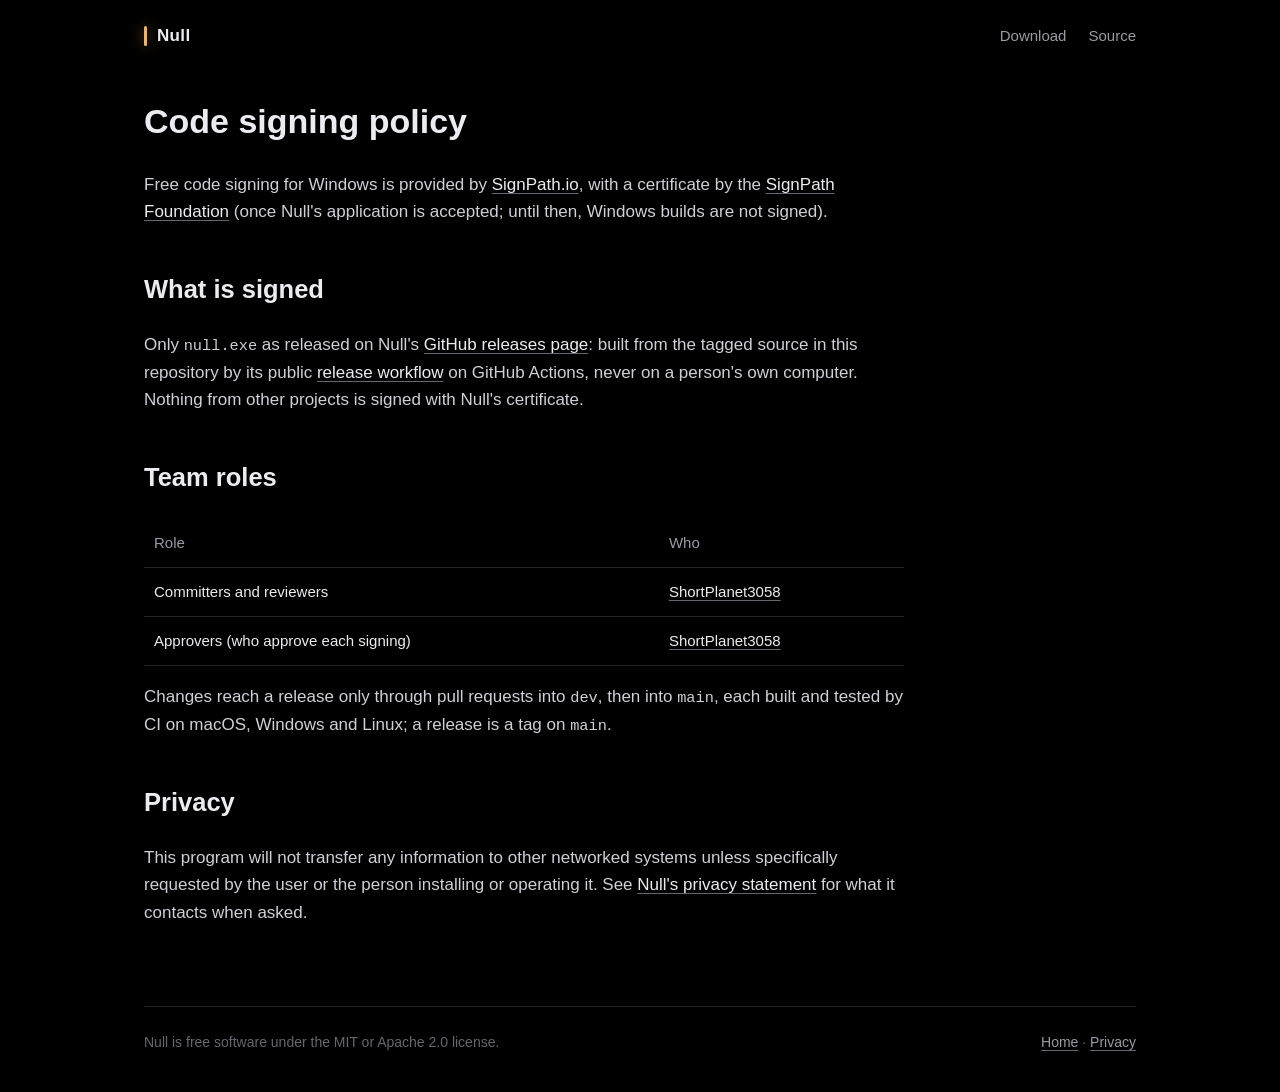
==== site/code-signing.html @ 8399dd52 "A site for Null: home, downloads, code signing policy, privacy - site/: the home page (what Null is," ====
<!doctype html>
<html lang="en">
<head>
  <meta charset="utf-8">
  <meta name="viewport" content="width=device-width, initial-scale=1">
  <title>Null — code signing policy</title>
  <link rel="icon" href="icon.svg" type="image/svg+xml">
  <link rel="stylesheet" href="style.css">
</head>
<body>
  <div class="wrap">
    <header class="top">
      <a class="mark" href="./"><span class="caret"></span>Null</a>
      <nav><a href="./#download">Download</a><a href="https://github.com/ShortPlanet3058/null-ide">Source</a></nav>
    </header>
    <div class="prose">
      <h1>Code signing policy</h1>
      <p>Free code signing for Windows is provided by <a href="https://signpath.io">SignPath.io</a>, with a
        certificate by the <a href="https://signpath.org">SignPath Foundation</a> (once Null's application is
        accepted; until then, Windows builds are not signed).</p>

      <h2>What is signed</h2>
      <p>Only <code>null.exe</code> as released on Null's
        <a href="https://github.com/ShortPlanet3058/null-ide/releases">GitHub releases page</a>: built from the tagged
        source in this repository by its public
        <a href="https://github.com/ShortPlanet3058/null-ide/blob/main/.github/workflows/release.yml">release workflow</a>
        on GitHub Actions, never on a person's own computer. Nothing from other projects is signed with Null's
        certificate.</p>

      <h2>Team roles</h2>
      <table>
        <tr><th>Role</th><th>Who</th></tr>
        <tr><td>Committers and reviewers</td><td><a href="https://github.com/ShortPlanet3058">ShortPlanet3058</a></td></tr>
        <tr><td>Approvers (who approve each signing)</td><td><a href="https://github.com/ShortPlanet3058">ShortPlanet3058</a></td></tr>
      </table>
      <p>Changes reach a release only through pull requests into <code>dev</code>, then into <code>main</code>,
        each built and tested by CI on macOS, Windows and Linux; a release is a tag on <code>main</code>.</p>

      <h2>Privacy</h2>
      <p>This program will not transfer any information to other networked systems unless specifically requested
        by the user or the person installing or operating it. See <a href="privacy.html">Null's privacy statement</a>
        for what it contacts when asked.</p>
    </div>
    <footer>
      <span>Null is free software under the MIT or Apache 2.0 license.</span>
      <span><a href="./">Home</a> · <a href="privacy.html">Privacy</a></span>
    </footer>
  </div>
</body>
</html>
---- site/style.css ----
/* Null's site: the editor's own look, true black with an amber caret. */
:root {
  --bg: #000;
  --surface: #0b0b0d;
  --raised: #141417;
  --line: #222227;
  --text: #ececf0;
  --muted: #9a9aa3;
  --faint: #66666e;
  --amber: #f2b35b;
  --radius: 14px;
  color-scheme: dark;
}

* { box-sizing: border-box; }

html, body {
  margin: 0;
  background: var(--bg);
  color: var(--text);
  font: 17px/1.6 -apple-system, BlinkMacSystemFont, "Segoe UI", "Inter", "Helvetica Neue", Arial, sans-serif;
  -webkit-font-smoothing: antialiased;
}

a { color: var(--text); text-decoration-color: var(--faint); text-underline-offset: 3px; }
a:hover { text-decoration-color: var(--amber); }
code, pre { font-family: "SF Mono", ui-monospace, Menlo, Consolas, monospace; font-size: 0.9em; }

.wrap { max-width: 1040px; margin: 0 auto; padding: 0 24px; }

header.top {
  display: flex; align-items: center; justify-content: space-between;
  padding: 22px 0;
}
.mark { display: flex; align-items: center; gap: 10px; font-weight: 600; letter-spacing: 0.02em; text-decoration: none; }
.mark .caret { width: 3px; height: 20px; border-radius: 2px; background: var(--amber); box-shadow: 0 0 14px rgba(242,179,91,.6); }
nav a { color: var(--muted); text-decoration: none; margin-left: 22px; font-size: 15px; }
nav a:hover { color: var(--text); }

.hero { padding: 64px 0 40px; text-align: center; }
.hero h1 { font-size: clamp(36px, 6vw, 60px); line-height: 1.08; margin: 0 0 18px; letter-spacing: -0.02em; }
.hero p { color: var(--muted); font-size: 19px; max-width: 640px; margin: 0 auto 30px; }

.buttons { display: flex; gap: 12px; justify-content: center; flex-wrap: wrap; }
.button {
  display: inline-flex; align-items: center; gap: 8px;
  padding: 11px 20px; border-radius: 10px; text-decoration: none; font-weight: 600; font-size: 15px;
  border: 1px solid var(--line); background: var(--raised);
}
.button.primary { background: var(--amber); color: #120c03; border-color: var(--amber); }
.button:hover { filter: brightness(1.08); }
.small { color: var(--faint); font-size: 14px; margin-top: 14px; }

.shot { margin: 40px auto 0; border-radius: var(--radius); border: 1px solid var(--line); overflow: hidden; box-shadow: 0 30px 80px rgba(0,0,0,.6); }
.shot img { display: block; width: 100%; height: auto; }

section { padding: 64px 0 8px; }
section h2 { font-size: 28px; margin: 0 0 8px; letter-spacing: -0.01em; }
section .lead { color: var(--muted); margin: 0 0 30px; }

.grid { display: grid; grid-template-columns: repeat(auto-fit, minmax(280px, 1fr)); gap: 18px; }
.card { background: var(--surface); border: 1px solid var(--line); border-radius: var(--radius); padding: 22px; }
.card h3 { margin: 0 0 6px; font-size: 17px; }
.card p { margin: 0; color: var(--muted); font-size: 15px; }

.pair { display: grid; grid-template-columns: 1fr 1fr; gap: 18px; }
.pair figure { margin: 0; }
.pair img { width: 100%; border-radius: 10px; border: 1px solid var(--line); display: block; }
.pair figcaption { color: var(--muted); font-size: 15px; margin-top: 10px; }

table { width: 100%; border-collapse: collapse; font-size: 15px; }
th, td { text-align: left; padding: 12px 10px; border-bottom: 1px solid var(--line); vertical-align: top; }
th { color: var(--muted); font-weight: 500; }

.prose { max-width: 760px; }
.prose h2 { margin-top: 44px; }
.prose p, .prose li { color: #cfcfd6; }

footer { margin: 80px 0 40px; padding-top: 24px; border-top: 1px solid var(--line); color: var(--faint); font-size: 14px; display: flex; justify-content: space-between; flex-wrap: wrap; gap: 12px; }
footer a { color: var(--muted); }

@media (max-width: 720px) {
  .pair { grid-template-columns: 1fr; }
  nav a { margin-left: 14px; }
}
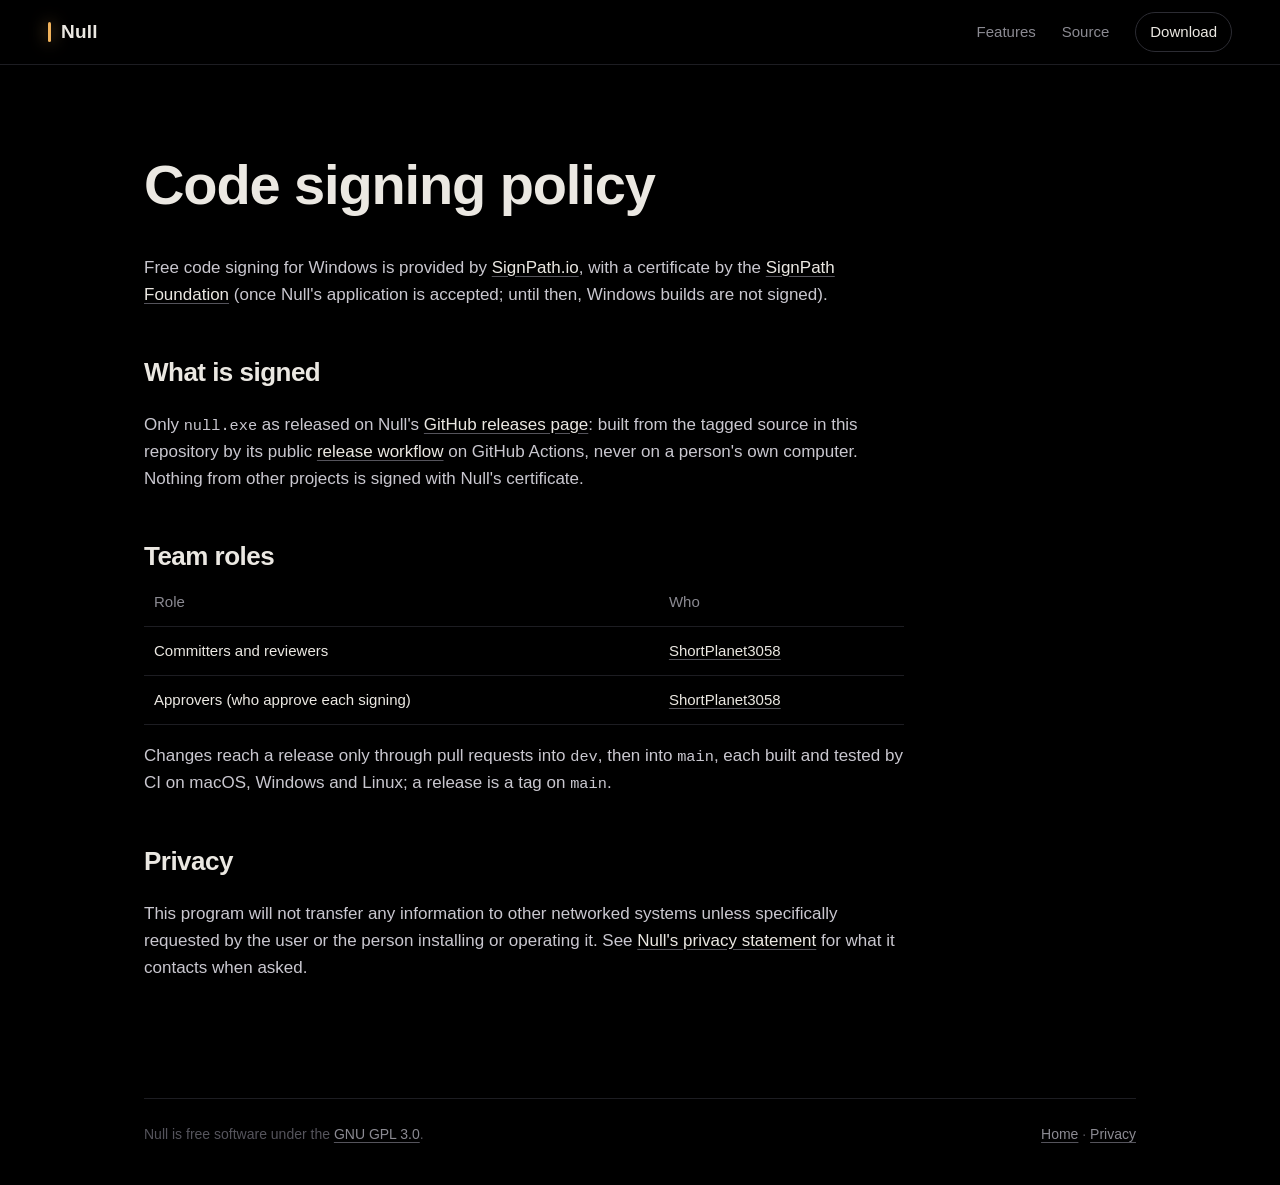
==== commit 1edaf0de: "A new website: scenes of the app behind the words, a story played by scrolling - The hero: four scen" ====
--- a/site/code-signing.html
+++ b/site/code-signing.html
@@ -8,11 +8,11 @@
   <link rel="stylesheet" href="style.css">
 </head>
 <body>
+  <header class="nav solid">
+    <a class="mark" href="./"><span class="caret"></span>Null</a>
+    <nav><a href="./#features">Features</a><a href="https://github.com/ShortPlanet3058/null-ide">Source</a><a class="nav-cta" href="./#download">Download</a></nav>
+  </header>
   <div class="wrap">
-    <header class="top">
-      <a class="mark" href="./"><span class="caret"></span>Null</a>
-      <nav><a href="./#download">Download</a><a href="https://github.com/ShortPlanet3058/null-ide">Source</a></nav>
-    </header>
     <div class="prose">
       <h1>Code signing policy</h1>
       <p>Free code signing for Windows is provided by <a href="https://signpath.io">SignPath.io</a>, with a
@@ -41,8 +41,8 @@
         by the user or the person installing or operating it. See <a href="privacy.html">Null's privacy statement</a>
         for what it contacts when asked.</p>
     </div>
-    <footer>
-      <span>Null is free software under the MIT or Apache 2.0 license.</span>
+    <footer class="foot-row" style="margin:60px 0 40px">
+      <span>Null is free software under the <a href="https://github.com/ShortPlanet3058/null-ide/blob/main/LICENSE">GNU GPL 3.0</a>.</span>
       <span><a href="./">Home</a> · <a href="privacy.html">Privacy</a></span>
     </footer>
   </div>
--- a/site/style.css
+++ b/site/style.css
@@ -1,85 +1,251 @@
-/* Null's site: the editor's own look, true black with an amber caret. */
+/* Null's site: the editor's own look, true black with an amber caret, its own fonts. */
+@font-face { font-family: "Instrument Sans"; font-weight: 400; font-display: swap; src: url("fonts/InstrumentSans-Regular.ttf"); }
+@font-face { font-family: "Instrument Sans"; font-weight: 500; font-display: swap; src: url("fonts/InstrumentSans-Medium.ttf"); }
+@font-face { font-family: "Instrument Sans"; font-weight: 600; font-display: swap; src: url("fonts/InstrumentSans-SemiBold.ttf"); }
+@font-face { font-family: "Geist Mono"; font-weight: 400; font-display: swap; src: url("fonts/GeistMono-Regular.ttf"); }
+@font-face { font-family: "Geist Mono"; font-weight: 500; font-display: swap; src: url("fonts/GeistMono-Medium.ttf"); }
+
 :root {
   --bg: #000;
-  --surface: #0b0b0d;
-  --raised: #141417;
-  --line: #222227;
-  --text: #ececf0;
-  --muted: #9a9aa3;
-  --faint: #66666e;
+  --surface: #08080a;
+  --raised: #111114;
+  --line: #1d1d22;
+  --line-2: #2c2c33;
+  --text: #ebe8e2;
+  --soft: #c9c7cf;
+  --muted: #8b8a92;
+  --faint: #55545c;
   --amber: #f2b35b;
-  --radius: 14px;
+  --amber-ink: #1b1206;
+  --radius: 18px;
+  --ease: cubic-bezier(.2, .8, .2, 1);
+  --ui: "Instrument Sans", -apple-system, BlinkMacSystemFont, "Segoe UI", Arial, sans-serif;
+  --mono: "Geist Mono", ui-monospace, "SF Mono", Menlo, Consolas, monospace;
   color-scheme: dark;
 }
 
 * { box-sizing: border-box; }
-
-html, body {
-  margin: 0;
-  background: var(--bg);
-  color: var(--text);
-  font: 17px/1.6 -apple-system, BlinkMacSystemFont, "Segoe UI", "Inter", "Helvetica Neue", Arial, sans-serif;
-  -webkit-font-smoothing: antialiased;
-}
-
+html { scroll-behavior: smooth; }
+html, body { margin: 0; background: var(--bg); color: var(--text); }
+body { font: 17px/1.6 var(--ui); -webkit-font-smoothing: antialiased; overflow-x: hidden; }
+::selection { background: rgba(242, 179, 91, .25); }
 a { color: var(--text); text-decoration-color: var(--faint); text-underline-offset: 3px; }
 a:hover { text-decoration-color: var(--amber); }
-code, pre { font-family: "SF Mono", ui-monospace, Menlo, Consolas, monospace; font-size: 0.9em; }
-
+code { font-family: var(--mono); font-size: .9em; }
+h1, h2, h3 { margin: 0; font-weight: 600; letter-spacing: -0.02em; }
+img, video { display: block; }
+
+.caret { display: inline-block; width: 3px; height: .95em; border-radius: 2px; background: var(--amber); box-shadow: 0 0 16px rgba(242,179,91,.7); vertical-align: -0.12em; animation: blink 1.06s steps(1) infinite; }
+@keyframes blink { 50% { opacity: 0; } }
+
+.eyebrow { margin: 0 0 14px; font: 500 13px/1.2 var(--mono); letter-spacing: .14em; text-transform: uppercase; color: var(--amber); }
+.lead { color: var(--muted); font-size: 19px; max-width: 640px; margin: 18px 0 0; }
+.small { color: var(--faint); font-size: 14px; }
+
+/* ---------- nav ---------- */
+.nav { position: fixed; z-index: 50; top: 0; left: 0; right: 0; display: flex; align-items: center; justify-content: space-between; padding: 18px clamp(16px, 4vw, 48px); transition: background .4s var(--ease), border-color .4s, padding .4s var(--ease); border-bottom: 1px solid transparent; }
+.nav.solid { background: rgba(0, 0, 0, .72); backdrop-filter: blur(18px) saturate(1.4); -webkit-backdrop-filter: blur(18px) saturate(1.4); border-color: var(--line); padding-top: 12px; padding-bottom: 12px; }
+.mark { display: flex; align-items: center; gap: 10px; font-weight: 600; font-size: 19px; text-decoration: none; letter-spacing: .01em; }
+.mark .caret { height: 20px; }
+.nav nav { display: flex; align-items: center; gap: 26px; }
+.nav nav a { color: var(--muted); text-decoration: none; font-size: 15px; transition: color .2s; }
+.nav nav a:hover { color: var(--text); }
+.nav .nav-cta { color: var(--text); border: 1px solid var(--line-2); padding: 7px 14px; border-radius: 999px; }
+.nav .nav-cta:hover { border-color: var(--amber); }
+
+/* ---------- buttons ---------- */
+.buttons { display: flex; gap: 12px; flex-wrap: wrap; margin-top: 34px; }
+.button { display: inline-flex; align-items: center; gap: 10px; padding: 14px 24px; border-radius: 999px; font: 600 16px/1 var(--ui); text-decoration: none; cursor: pointer; border: 1px solid var(--line-2); background: rgba(17,17,20,.6); color: var(--text); backdrop-filter: blur(10px); transition: transform .3s var(--ease), box-shadow .3s var(--ease), background .3s, border-color .3s; }
+.button:hover { transform: translateY(-2px); border-color: var(--muted); }
+.button.primary { background: var(--amber); color: var(--amber-ink); border-color: var(--amber); }
+.button.primary:hover { box-shadow: 0 10px 40px rgba(242,179,91,.35); }
+.play { display: inline-block; width: 0; height: 0; border-style: solid; border-width: 6px 0 6px 10px; border-color: transparent transparent transparent currentColor; }
+
+/* ---------- hero ---------- */
+.hero { position: relative; height: 100vh; height: 100svh; min-height: 640px; overflow: hidden; display: flex; align-items: flex-end; }
+.slides, .slide, .slide video { position: absolute; inset: 0; width: 100%; height: 100%; }
+.slide { opacity: 0; transition: opacity 1.2s var(--ease); }
+.slide video { object-fit: cover; transform: scale(1.08); transition: transform 9s linear; }
+.slide.on { opacity: 1; }
+.slide.on video { transform: scale(1); }
+.hero-shade { position: absolute; inset: 0; background:
+  linear-gradient(90deg, rgba(0,0,0,.92) 0%, rgba(0,0,0,.72) 38%, rgba(0,0,0,.18) 72%, rgba(0,0,0,.35) 100%),
+  linear-gradient(0deg, #000 0%, rgba(0,0,0,0) 38%),
+  linear-gradient(180deg, rgba(0,0,0,.65) 0%, rgba(0,0,0,0) 22%); }
+.hero-glow { position: absolute; width: 640px; height: 640px; border-radius: 50%; left: 0; top: 0; pointer-events: none; background: radial-gradient(circle, rgba(242,179,91,.09), rgba(242,179,91,0) 62%); transform: translate(-50%, -50%); opacity: 0; transition: opacity .6s; }
+.hero:hover .hero-glow { opacity: 1; }
+.hero-content { position: relative; z-index: 2; width: 100%; max-width: 1280px; margin: 0 auto; padding: 0 clamp(16px, 5vw, 64px) 150px; }
+.hero-copy { position: relative; min-height: 290px; max-width: 760px; }
+.copy { position: absolute; left: 0; right: 0; bottom: 0; pointer-events: none; }
+.copy > * { opacity: 0; transform: translateY(18px); transition: opacity .5s var(--ease), transform .7s var(--ease); }
+.copy.on { pointer-events: auto; }
+.copy.on > * { opacity: 1; transform: none; }
+.copy.on > :nth-child(2) { transition-delay: .08s; }
+.copy.on > :nth-child(3) { transition-delay: .16s; }
+.hero h1 { font-size: clamp(42px, 7vw, 92px); line-height: 1.02; letter-spacing: -0.035em; }
+.hero .lead { color: var(--soft); font-size: clamp(17px, 1.6vw, 21px); }
+.hero-tabs { position: absolute; z-index: 3; left: 0; right: 0; bottom: 40px; max-width: 1280px; margin: 0 auto; padding: 0 clamp(16px, 5vw, 64px); display: grid; grid-template-columns: repeat(4, 1fr); gap: 18px; }
+.hero-tabs button { all: unset; cursor: pointer; display: flex; flex-direction: column; gap: 10px; font: 500 14px/1 var(--ui); color: var(--muted); transition: color .3s; }
+.hero-tabs button:hover, .hero-tabs button[aria-selected="true"] { color: var(--text); }
+.hero-tabs button:focus-visible { outline: 2px solid var(--amber); outline-offset: 6px; border-radius: 4px; }
+.hero-tabs .bar { height: 2px; border-radius: 2px; background: rgba(255,255,255,.14); overflow: hidden; }
+.hero-tabs .bar i { display: block; height: 100%; width: 0; background: var(--amber); }
+
+/* ---------- statement ---------- */
+.statement { padding: 22vh clamp(16px, 6vw, 80px); max-width: 1280px; margin: 0 auto; }
+.scrub { margin: 0; font-size: clamp(32px, 5vw, 64px); line-height: 1.18; font-weight: 500; letter-spacing: -0.025em; }
+.scrub span { color: var(--text); opacity: .14; transition: opacity .35s linear; }
+.scrub span.lit { opacity: 1; }
+.scrub span.key { color: var(--amber); }
+
+/* ---------- story ---------- */
+.story { position: relative; height: 560vh; }
+.story-pin { position: sticky; top: 0; height: 100vh; height: 100svh; display: grid; grid-template-columns: minmax(280px, 380px) 1fr; gap: clamp(24px, 4vw, 64px); align-items: center; max-width: 1480px; margin: 0 auto; padding: 80px clamp(16px, 4vw, 56px) 40px; }
+.story h2 { font-size: clamp(30px, 3.4vw, 46px); line-height: 1.08; }
+.steps { list-style: none; margin: 34px 0 0; padding: 0; counter-reset: step; }
+.steps li { position: relative; padding: 12px 0 12px 44px; cursor: pointer; color: var(--faint); transition: color .4s; }
+.steps li::before { counter-increment: step; content: "0" counter(step); position: absolute; left: 0; top: 14px; font: 500 13px/1 var(--mono); color: var(--faint); transition: color .4s; }
+.steps li b { display: block; font-size: 20px; font-weight: 600; transition: color .4s; }
+.steps li span { display: block; max-height: 0; overflow: hidden; font-size: 15px; color: var(--muted); transition: max-height .5s var(--ease), opacity .4s; opacity: 0; }
+.steps li.on { color: var(--text); }
+.steps li.on::before { color: var(--amber); }
+.steps li.on span { max-height: 60px; opacity: 1; margin-top: 4px; }
+.steps li.done { color: var(--muted); }
+.story-frame { position: relative; width: 100%; aspect-ratio: 16 / 9; border-radius: var(--radius); overflow: hidden; background: #000; border: 1px solid var(--line); box-shadow: 0 40px 120px rgba(0,0,0,.9), 0 0 120px rgba(242,179,91,.05); }
+.story-frame iframe, .story-poster { position: absolute; inset: 0; width: 100%; height: 100%; border: 0; }
+.story-poster { object-fit: cover; transition: opacity .6s; }
+.story-frame.ready .story-poster { opacity: 0; }
+.story-progress { position: absolute; left: 0; right: 0; bottom: 0; height: 2px; background: rgba(255,255,255,.06); }
+.story-progress div { height: 100%; width: 0; background: var(--amber); }
+
+/* ---------- sections ---------- */
+section.features, section.ai, section.film, section.download { max-width: 1280px; margin: 0 auto; padding: 18vh clamp(16px, 5vw, 64px) 0; }
+.section-head { margin-bottom: 56px; }
+.section-head h2 { font-size: clamp(34px, 5vw, 64px); line-height: 1.04; }
+
+/* reveal on scroll */
+.reveal { opacity: 0; transform: translateY(36px); transition: opacity .9s var(--ease), transform 1.1s var(--ease); }
+.reveal.in { opacity: 1; transform: none; }
+
+/* ---------- features ---------- */
+.bento { display: grid; grid-template-columns: repeat(3, 1fr); gap: 18px; }
+.card { position: relative; border-radius: var(--radius); background: var(--surface); border: 1px solid var(--line); overflow: hidden; display: flex; flex-direction: column; transition: border-color .4s, transform .5s var(--ease), box-shadow .5s var(--ease); }
+.card.wide { grid-column: span 2; }
+.card.full { grid-column: 1 / -1; }
+.card:hover { border-color: var(--line-2); transform: translateY(-4px); box-shadow: 0 30px 80px rgba(0,0,0,.6); }
+.card .pic { position: relative; aspect-ratio: 16 / 10; overflow: hidden; background: #000; }
+.card.wide .pic { aspect-ratio: 16 / 7; }
+.card .pic img { width: 100%; height: 100%; object-fit: cover; object-position: var(--focus, 50% 30%); transform-origin: var(--focus, 50% 30%); transform: scale(var(--zoom, 1.02)); transition: transform 1.4s var(--ease), filter .6s; filter: brightness(.86); }
+.card:hover .pic img { transform: scale(calc(var(--zoom, 1.02) * 1.06)); filter: brightness(1); }
+.card .pic::after { content: ""; position: absolute; inset: 0; background: linear-gradient(0deg, var(--surface) 0%, rgba(8,8,10,0) 40%); }
+.card .txt { padding: 4px 24px 24px; margin-top: -18px; position: relative; }
+.card.plain .txt { margin-top: 0; padding-top: 24px; }
+.card h3 { font-size: 20px; margin-bottom: 6px; }
+.card h3 em { display: inline-block; white-space: nowrap; font: 500 11px/1 var(--mono); font-style: normal; letter-spacing: .1em; text-transform: uppercase; color: var(--amber); border: 1px solid rgba(242,179,91,.4); border-radius: 999px; padding: 4px 8px; margin-left: 8px; vertical-align: 3px; }
+.card p { margin: 0; color: var(--muted); font-size: 15px; }
+.numbers { display: grid; grid-template-columns: repeat(4, 1fr); gap: 18px; margin-top: 18px; }
+.numbers div { padding: 28px 24px; border-radius: var(--radius); border: 1px solid var(--line); background: linear-gradient(180deg, var(--surface), #000); }
+.numbers b { display: block; font: 500 clamp(34px, 4vw, 52px)/1 var(--mono); letter-spacing: -0.03em; color: var(--text); }
+.numbers span { display: block; margin-top: 12px; color: var(--muted); font-size: 15px; }
+
+/* ---------- AI ---------- */
+.marquee { position: relative; overflow: hidden; display: flex; gap: 14px; padding: 6px 0; mask-image: linear-gradient(90deg, transparent, #000 10%, #000 90%, transparent); -webkit-mask-image: linear-gradient(90deg, transparent, #000 10%, #000 90%, transparent); }
+.track { display: flex; gap: 14px; flex: none; animation: slide 46s linear infinite; }
+.track span { flex: none; padding: 14px 22px; border-radius: 14px; border: 1px solid var(--line-2); background: var(--surface); font-size: 20px; font-weight: 500; white-space: nowrap; }
+.track i { font-style: normal; color: var(--faint); font-size: 15px; margin-left: 8px; }
+@keyframes slide { to { transform: translateX(calc(-100% - 14px)); } }
+.marquee:hover .track { animation-play-state: paused; }
+.three { display: grid; grid-template-columns: repeat(3, 1fr); gap: 18px; margin-top: 56px; }
+.three > div { padding: 28px; border-radius: var(--radius); border: 1px solid var(--line); background: var(--surface); }
+.three .k { display: inline-grid; place-items: center; min-width: 44px; height: 44px; padding: 0 10px; border-radius: 12px; border: 1px solid var(--line-2); border-bottom-width: 3px; font: 500 17px/1 var(--ui); color: var(--amber); margin-bottom: 18px; }
+.three h3 { font-size: 20px; margin-bottom: 8px; }
+.three p { margin: 0; color: var(--muted); font-size: 15px; }
+
+/* ---------- film ---------- */
+.film-card { all: unset; position: relative; display: block; width: 100%; aspect-ratio: 16 / 9; border-radius: var(--radius); overflow: hidden; cursor: pointer; border: 1px solid var(--line); background: #000; }
+.film-card img { width: 100%; height: 100%; object-fit: cover; transition: transform 1.4s var(--ease), filter .6s; filter: brightness(.8); }
+.film-card:hover img { transform: scale(1.03); filter: brightness(1); }
+.film-card:focus-visible { outline: 2px solid var(--amber); outline-offset: 4px; }
+.film-play { position: absolute; left: 50%; top: 50%; width: 96px; height: 96px; margin: -48px 0 0 -48px; border-radius: 50%; display: grid; place-items: center; background: rgba(242,179,91,.95); color: var(--amber-ink); box-shadow: 0 0 0 0 rgba(242,179,91,.5); animation: pulse 2.4s infinite; transition: transform .4s var(--ease); }
+.film-play .play { border-width: 12px 0 12px 20px; margin-left: 6px; }
+.film-card:hover .film-play { transform: scale(1.08); }
+@keyframes pulse { 0% { box-shadow: 0 0 0 0 rgba(242,179,91,.45); } 70% { box-shadow: 0 0 0 28px rgba(242,179,91,0); } 100% { box-shadow: 0 0 0 0 rgba(242,179,91,0); } }
+
+/* ---------- download ---------- */
+.platforms { display: grid; grid-template-columns: repeat(3, 1fr); gap: 18px; }
+.platform { position: relative; display: flex; flex-direction: column; gap: 8px; padding: 30px 28px; border-radius: var(--radius); border: 1px solid var(--line); background: var(--surface); text-decoration: none; transition: border-color .4s, transform .5s var(--ease), box-shadow .5s var(--ease); }
+.platform:hover { transform: translateY(-4px); border-color: var(--line-2); }
+.platform .os { font-size: 30px; font-weight: 600; letter-spacing: -0.02em; }
+.platform .req { font: 400 13px/1.4 var(--mono); color: var(--faint); }
+.platform .how { color: var(--muted); font-size: 15px; margin: 10px 0 18px; }
+.platform .get { margin-top: auto; align-self: flex-start; padding: 11px 18px; border-radius: 999px; border: 1px solid var(--line-2); font-weight: 600; font-size: 15px; transition: background .3s, color .3s, border-color .3s; }
+.platform:hover .get { border-color: var(--text); }
+.platform.mine { border-color: rgba(242,179,91,.55); box-shadow: 0 0 80px rgba(242,179,91,.08); }
+.platform.mine::before { content: "Your computer"; position: absolute; top: 18px; right: 18px; font: 500 11px/1 var(--mono); letter-spacing: .1em; text-transform: uppercase; color: var(--amber); }
+.platform.mine .get { background: var(--amber); color: var(--amber-ink); border-color: var(--amber); }
+.download .small { margin-top: 28px; }
+
+/* ---------- footer ---------- */
+.foot { max-width: 1280px; margin: 0 auto; padding: 80px clamp(16px, 5vw, 64px) 40px; }
+.open { max-width: 1280px; margin: 18vh auto 0; padding: clamp(40px, 6vw, 80px) clamp(24px, 5vw, 64px); border-radius: 28px; border: 1px solid var(--line); text-align: center;
+  background: radial-gradient(120% 140% at 50% 0%, rgba(242,179,91,.10), rgba(242,179,91,0) 55%), var(--surface); }
+.open h2 { font-size: clamp(34px, 5vw, 64px); line-height: 1.04; }
+.open .lead { margin: 18px auto 0; }
+.open .buttons { justify-content: center; }
+.open .button svg { flex: none; }
+@media (max-width: 1340px) { .open { margin-left: clamp(16px, 5vw, 64px); margin-right: clamp(16px, 5vw, 64px); } }
+.foot-row { display: flex; justify-content: space-between; flex-wrap: wrap; gap: 12px; padding-top: 24px; border-top: 1px solid var(--line); color: var(--faint); font-size: 14px; }
+.foot-row a { color: var(--muted); }
+
+/* ---------- the film, over the page ---------- */
+.modal { position: fixed; inset: 0; z-index: 100; display: grid; place-items: center; padding: clamp(12px, 4vw, 60px); background: rgba(0,0,0,.9); backdrop-filter: blur(14px); -webkit-backdrop-filter: blur(14px); opacity: 0; transition: opacity .4s var(--ease); }
+.modal.open { opacity: 1; }
+.modal[hidden] { display: none; }
+.modal video { width: min(100%, 1600px); max-height: 100%; border-radius: 14px; background: #000; box-shadow: 0 40px 140px rgba(0,0,0,.9); }
+.modal-close { position: absolute; top: 18px; right: 22px; width: 44px; height: 44px; border-radius: 50%; border: 1px solid var(--line-2); background: var(--raised); color: var(--text); font-size: 16px; cursor: pointer; }
+.modal-close:hover { border-color: var(--muted); }
+
+/* ---------- other pages (privacy, code signing) ---------- */
 .wrap { max-width: 1040px; margin: 0 auto; padding: 0 24px; }
-
-header.top {
-  display: flex; align-items: center; justify-content: space-between;
-  padding: 22px 0;
-}
-.mark { display: flex; align-items: center; gap: 10px; font-weight: 600; letter-spacing: 0.02em; text-decoration: none; }
-.mark .caret { width: 3px; height: 20px; border-radius: 2px; background: var(--amber); box-shadow: 0 0 14px rgba(242,179,91,.6); }
-nav a { color: var(--muted); text-decoration: none; margin-left: 22px; font-size: 15px; }
-nav a:hover { color: var(--text); }
-
-.hero { padding: 64px 0 40px; text-align: center; }
-.hero h1 { font-size: clamp(36px, 6vw, 60px); line-height: 1.08; margin: 0 0 18px; letter-spacing: -0.02em; }
-.hero p { color: var(--muted); font-size: 19px; max-width: 640px; margin: 0 auto 30px; }
-
-.buttons { display: flex; gap: 12px; justify-content: center; flex-wrap: wrap; }
-.button {
-  display: inline-flex; align-items: center; gap: 8px;
-  padding: 11px 20px; border-radius: 10px; text-decoration: none; font-weight: 600; font-size: 15px;
-  border: 1px solid var(--line); background: var(--raised);
-}
-.button.primary { background: var(--amber); color: #120c03; border-color: var(--amber); }
-.button:hover { filter: brightness(1.08); }
-.small { color: var(--faint); font-size: 14px; margin-top: 14px; }
-
-.shot { margin: 40px auto 0; border-radius: var(--radius); border: 1px solid var(--line); overflow: hidden; box-shadow: 0 30px 80px rgba(0,0,0,.6); }
-.shot img { display: block; width: 100%; height: auto; }
-
-section { padding: 64px 0 8px; }
-section h2 { font-size: 28px; margin: 0 0 8px; letter-spacing: -0.01em; }
-section .lead { color: var(--muted); margin: 0 0 30px; }
-
-.grid { display: grid; grid-template-columns: repeat(auto-fit, minmax(280px, 1fr)); gap: 18px; }
-.card { background: var(--surface); border: 1px solid var(--line); border-radius: var(--radius); padding: 22px; }
-.card h3 { margin: 0 0 6px; font-size: 17px; }
-.card p { margin: 0; color: var(--muted); font-size: 15px; }
-
-.pair { display: grid; grid-template-columns: 1fr 1fr; gap: 18px; }
-.pair figure { margin: 0; }
-.pair img { width: 100%; border-radius: 10px; border: 1px solid var(--line); display: block; }
-.pair figcaption { color: var(--muted); font-size: 15px; margin-top: 10px; }
-
+.prose { max-width: 760px; padding: 140px 0 40px; }
+.prose h1 { font-size: clamp(36px, 5vw, 56px); margin-bottom: 24px; }
+.prose h2 { margin-top: 44px; font-size: 26px; }
+.prose p, .prose li { color: var(--soft); }
 table { width: 100%; border-collapse: collapse; font-size: 15px; }
 th, td { text-align: left; padding: 12px 10px; border-bottom: 1px solid var(--line); vertical-align: top; }
 th { color: var(--muted); font-weight: 500; }
 
-.prose { max-width: 760px; }
-.prose h2 { margin-top: 44px; }
-.prose p, .prose li { color: #cfcfd6; }
-
-footer { margin: 80px 0 40px; padding-top: 24px; border-top: 1px solid var(--line); color: var(--faint); font-size: 14px; display: flex; justify-content: space-between; flex-wrap: wrap; gap: 12px; }
-footer a { color: var(--muted); }
-
-@media (max-width: 720px) {
-  .pair { grid-template-columns: 1fr; }
-  nav a { margin-left: 14px; }
-}
+/* ---------- small screens ---------- */
+@media (max-width: 960px) {
+  .hero-shade { background: linear-gradient(0deg, #000 0%, rgba(0,0,0,.86) 55%, rgba(0,0,0,.6) 100%); }
+  .story { height: auto; }
+  .story-pin { position: relative; height: auto; display: block; padding-top: 18vh; }
+  .story-text { margin-bottom: 28px; }
+  .steps { display: flex; gap: 8px; overflow-x: auto; margin-top: 22px; }
+  .steps li { flex: none; padding: 8px 14px; border: 1px solid var(--line-2); border-radius: 999px; }
+  .steps li::before, .steps li span { display: none; }
+  .steps li b { font-size: 15px; }
+  .steps li.on { border-color: var(--amber); }
+  .bento, .numbers, .three, .platforms { grid-template-columns: 1fr 1fr; }
+  .card.wide { grid-column: span 2; }
+}
+@media (max-width: 640px) {
+  .nav nav a:not(.nav-cta) { display: none; }
+  .hero-content { padding-bottom: 120px; }
+  .hero-copy { min-height: 330px; }
+  .hero-tabs { gap: 10px; bottom: 28px; }
+  .hero-tabs button { font-size: 12px; }
+  .bento, .numbers, .three, .platforms { grid-template-columns: 1fr; }
+  .card.wide { grid-column: auto; }
+  .card.wide .pic { aspect-ratio: 16 / 10; }
+}
+
+/* Less motion, when asked. */
+@media (prefers-reduced-motion: reduce) {
+  html { scroll-behavior: auto; }
+  .reveal, .copy > * { transition: none; transform: none; }
+  .slide video { transition: none; transform: none; }
+  .track { animation: none; }
+  .caret, .film-play { animation: none; }
+  .scrub span { opacity: 1; transition: none; }
+}
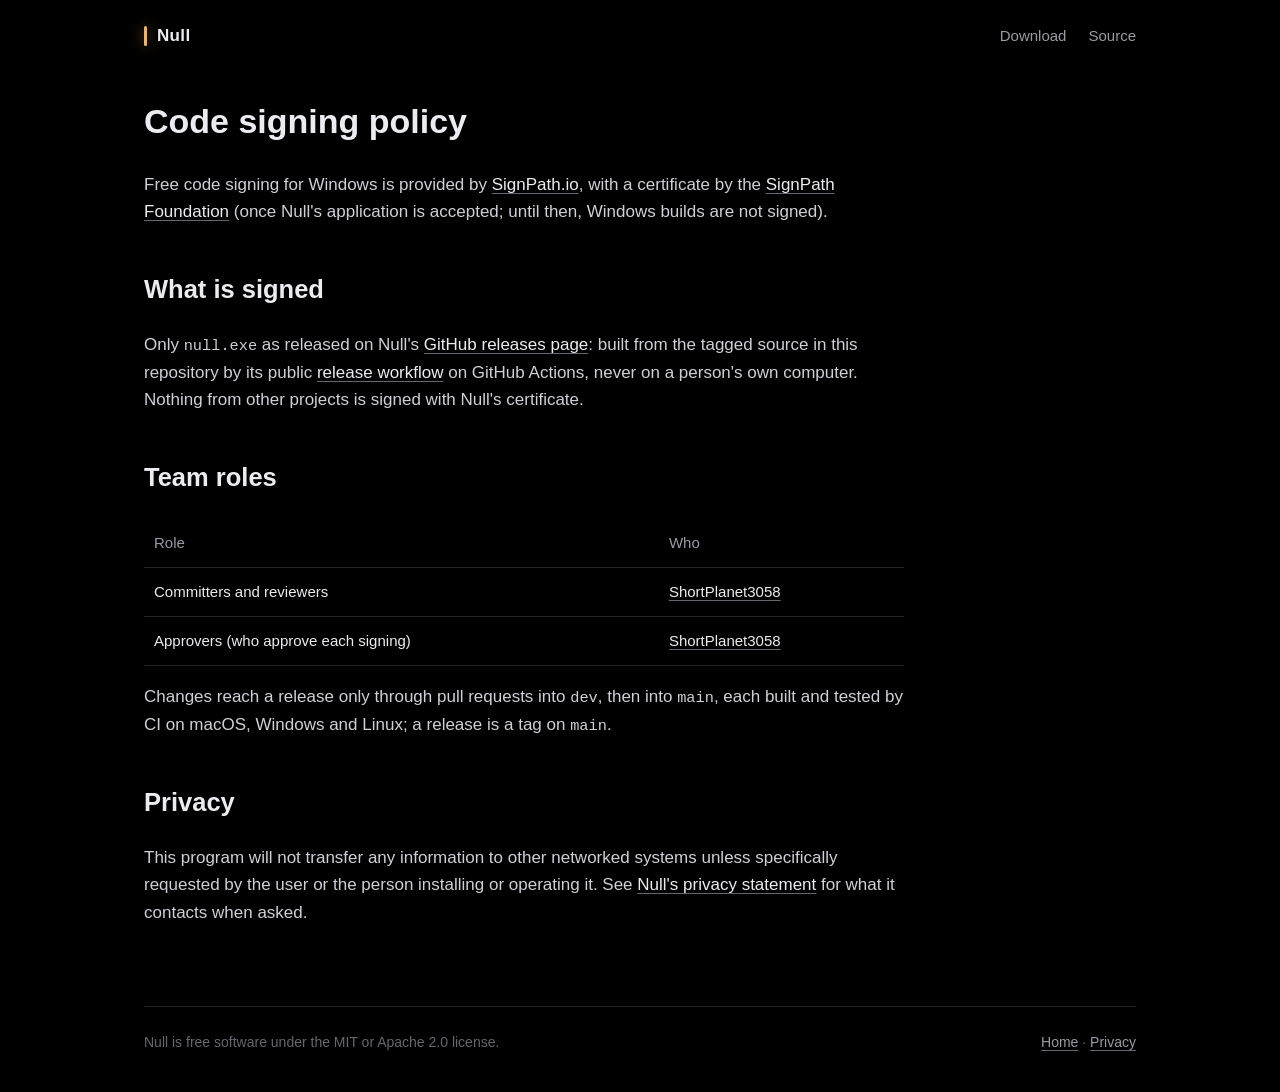
==== commit c35f6103: "Merge pull request #381 from ShortPlanet3058/fix/windows-first-run Windows: the window's buttons, Ct" ====
--- a/site/code-signing.html
+++ b/site/code-signing.html
@@ -8,11 +8,11 @@
   <link rel="stylesheet" href="style.css">
 </head>
 <body>
-  <header class="nav solid">
-    <a class="mark" href="./"><span class="caret"></span>Null</a>
-    <nav><a href="./#features">Features</a><a href="https://github.com/ShortPlanet3058/null-ide">Source</a><a class="nav-cta" href="./#download">Download</a></nav>
-  </header>
   <div class="wrap">
+    <header class="top">
+      <a class="mark" href="./"><span class="caret"></span>Null</a>
+      <nav><a href="./#download">Download</a><a href="https://github.com/ShortPlanet3058/null-ide">Source</a></nav>
+    </header>
     <div class="prose">
       <h1>Code signing policy</h1>
       <p>Free code signing for Windows is provided by <a href="https://signpath.io">SignPath.io</a>, with a
@@ -41,8 +41,8 @@
         by the user or the person installing or operating it. See <a href="privacy.html">Null's privacy statement</a>
         for what it contacts when asked.</p>
     </div>
-    <footer class="foot-row" style="margin:60px 0 40px">
-      <span>Null is free software under the <a href="https://github.com/ShortPlanet3058/null-ide/blob/main/LICENSE">GNU GPL 3.0</a>.</span>
+    <footer>
+      <span>Null is free software under the MIT or Apache 2.0 license.</span>
       <span><a href="./">Home</a> · <a href="privacy.html">Privacy</a></span>
     </footer>
   </div>
--- a/site/style.css
+++ b/site/style.css
@@ -1,251 +1,90 @@
-/* Null's site: the editor's own look, true black with an amber caret, its own fonts. */
-@font-face { font-family: "Instrument Sans"; font-weight: 400; font-display: swap; src: url("fonts/InstrumentSans-Regular.ttf"); }
-@font-face { font-family: "Instrument Sans"; font-weight: 500; font-display: swap; src: url("fonts/InstrumentSans-Medium.ttf"); }
-@font-face { font-family: "Instrument Sans"; font-weight: 600; font-display: swap; src: url("fonts/InstrumentSans-SemiBold.ttf"); }
-@font-face { font-family: "Geist Mono"; font-weight: 400; font-display: swap; src: url("fonts/GeistMono-Regular.ttf"); }
-@font-face { font-family: "Geist Mono"; font-weight: 500; font-display: swap; src: url("fonts/GeistMono-Medium.ttf"); }
-
+/* Null's site: the editor's own look, true black with an amber caret. */
 :root {
   --bg: #000;
-  --surface: #08080a;
-  --raised: #111114;
-  --line: #1d1d22;
-  --line-2: #2c2c33;
-  --text: #ebe8e2;
-  --soft: #c9c7cf;
-  --muted: #8b8a92;
-  --faint: #55545c;
+  --surface: #0b0b0d;
+  --raised: #141417;
+  --line: #222227;
+  --text: #ececf0;
+  --muted: #9a9aa3;
+  --faint: #66666e;
   --amber: #f2b35b;
-  --amber-ink: #1b1206;
-  --radius: 18px;
-  --ease: cubic-bezier(.2, .8, .2, 1);
-  --ui: "Instrument Sans", -apple-system, BlinkMacSystemFont, "Segoe UI", Arial, sans-serif;
-  --mono: "Geist Mono", ui-monospace, "SF Mono", Menlo, Consolas, monospace;
+  --radius: 14px;
   color-scheme: dark;
 }
 
 * { box-sizing: border-box; }
-html { scroll-behavior: smooth; }
-html, body { margin: 0; background: var(--bg); color: var(--text); }
-body { font: 17px/1.6 var(--ui); -webkit-font-smoothing: antialiased; overflow-x: hidden; }
-::selection { background: rgba(242, 179, 91, .25); }
+
+html, body {
+  margin: 0;
+  background: var(--bg);
+  color: var(--text);
+  font: 17px/1.6 -apple-system, BlinkMacSystemFont, "Segoe UI", "Inter", "Helvetica Neue", Arial, sans-serif;
+  -webkit-font-smoothing: antialiased;
+}
+
 a { color: var(--text); text-decoration-color: var(--faint); text-underline-offset: 3px; }
 a:hover { text-decoration-color: var(--amber); }
-code { font-family: var(--mono); font-size: .9em; }
-h1, h2, h3 { margin: 0; font-weight: 600; letter-spacing: -0.02em; }
-img, video { display: block; }
+code, pre { font-family: "SF Mono", ui-monospace, Menlo, Consolas, monospace; font-size: 0.9em; }
 
-.caret { display: inline-block; width: 3px; height: .95em; border-radius: 2px; background: var(--amber); box-shadow: 0 0 16px rgba(242,179,91,.7); vertical-align: -0.12em; animation: blink 1.06s steps(1) infinite; }
-@keyframes blink { 50% { opacity: 0; } }
+.wrap { max-width: 1040px; margin: 0 auto; padding: 0 24px; }
 
-.eyebrow { margin: 0 0 14px; font: 500 13px/1.2 var(--mono); letter-spacing: .14em; text-transform: uppercase; color: var(--amber); }
-.lead { color: var(--muted); font-size: 19px; max-width: 640px; margin: 18px 0 0; }
-.small { color: var(--faint); font-size: 14px; }
+header.top {
+  display: flex; align-items: center; justify-content: space-between;
+  padding: 22px 0;
+}
+.mark { display: flex; align-items: center; gap: 10px; font-weight: 600; letter-spacing: 0.02em; text-decoration: none; }
+.mark .caret { width: 3px; height: 20px; border-radius: 2px; background: var(--amber); box-shadow: 0 0 14px rgba(242,179,91,.6); }
+nav a { color: var(--muted); text-decoration: none; margin-left: 22px; font-size: 15px; }
+nav a:hover { color: var(--text); }
 
-/* ---------- nav ---------- */
-.nav { position: fixed; z-index: 50; top: 0; left: 0; right: 0; display: flex; align-items: center; justify-content: space-between; padding: 18px clamp(16px, 4vw, 48px); transition: background .4s var(--ease), border-color .4s, padding .4s var(--ease); border-bottom: 1px solid transparent; }
-.nav.solid { background: rgba(0, 0, 0, .72); backdrop-filter: blur(18px) saturate(1.4); -webkit-backdrop-filter: blur(18px) saturate(1.4); border-color: var(--line); padding-top: 12px; padding-bottom: 12px; }
-.mark { display: flex; align-items: center; gap: 10px; font-weight: 600; font-size: 19px; text-decoration: none; letter-spacing: .01em; }
-.mark .caret { height: 20px; }
-.nav nav { display: flex; align-items: center; gap: 26px; }
-.nav nav a { color: var(--muted); text-decoration: none; font-size: 15px; transition: color .2s; }
-.nav nav a:hover { color: var(--text); }
-.nav .nav-cta { color: var(--text); border: 1px solid var(--line-2); padding: 7px 14px; border-radius: 999px; }
-.nav .nav-cta:hover { border-color: var(--amber); }
+.hero { padding: 64px 0 40px; text-align: center; }
+.hero h1 { font-size: clamp(36px, 6vw, 60px); line-height: 1.08; margin: 0 0 18px; letter-spacing: -0.02em; }
+.hero p { color: var(--muted); font-size: 19px; max-width: 640px; margin: 0 auto 30px; }
 
-/* ---------- buttons ---------- */
-.buttons { display: flex; gap: 12px; flex-wrap: wrap; margin-top: 34px; }
-.button { display: inline-flex; align-items: center; gap: 10px; padding: 14px 24px; border-radius: 999px; font: 600 16px/1 var(--ui); text-decoration: none; cursor: pointer; border: 1px solid var(--line-2); background: rgba(17,17,20,.6); color: var(--text); backdrop-filter: blur(10px); transition: transform .3s var(--ease), box-shadow .3s var(--ease), background .3s, border-color .3s; }
-.button:hover { transform: translateY(-2px); border-color: var(--muted); }
-.button.primary { background: var(--amber); color: var(--amber-ink); border-color: var(--amber); }
-.button.primary:hover { box-shadow: 0 10px 40px rgba(242,179,91,.35); }
-.play { display: inline-block; width: 0; height: 0; border-style: solid; border-width: 6px 0 6px 10px; border-color: transparent transparent transparent currentColor; }
+.buttons { display: flex; gap: 12px; justify-content: center; flex-wrap: wrap; }
+.button {
+  display: inline-flex; align-items: center; gap: 8px;
+  padding: 11px 20px; border-radius: 10px; text-decoration: none; font-weight: 600; font-size: 15px;
+  border: 1px solid var(--line); background: var(--raised);
+}
+.button.primary { background: var(--amber); color: #120c03; border-color: var(--amber); }
+.button:hover { filter: brightness(1.08); }
+.small { color: var(--faint); font-size: 14px; margin-top: 14px; }
 
-/* ---------- hero ---------- */
-.hero { position: relative; height: 100vh; height: 100svh; min-height: 640px; overflow: hidden; display: flex; align-items: flex-end; }
-.slides, .slide, .slide video { position: absolute; inset: 0; width: 100%; height: 100%; }
-.slide { opacity: 0; transition: opacity 1.2s var(--ease); }
-.slide video { object-fit: cover; transform: scale(1.08); transition: transform 9s linear; }
-.slide.on { opacity: 1; }
-.slide.on video { transform: scale(1); }
-.hero-shade { position: absolute; inset: 0; background:
-  linear-gradient(90deg, rgba(0,0,0,.92) 0%, rgba(0,0,0,.72) 38%, rgba(0,0,0,.18) 72%, rgba(0,0,0,.35) 100%),
-  linear-gradient(0deg, #000 0%, rgba(0,0,0,0) 38%),
-  linear-gradient(180deg, rgba(0,0,0,.65) 0%, rgba(0,0,0,0) 22%); }
-.hero-glow { position: absolute; width: 640px; height: 640px; border-radius: 50%; left: 0; top: 0; pointer-events: none; background: radial-gradient(circle, rgba(242,179,91,.09), rgba(242,179,91,0) 62%); transform: translate(-50%, -50%); opacity: 0; transition: opacity .6s; }
-.hero:hover .hero-glow { opacity: 1; }
-.hero-content { position: relative; z-index: 2; width: 100%; max-width: 1280px; margin: 0 auto; padding: 0 clamp(16px, 5vw, 64px) 150px; }
-.hero-copy { position: relative; min-height: 290px; max-width: 760px; }
-.copy { position: absolute; left: 0; right: 0; bottom: 0; pointer-events: none; }
-.copy > * { opacity: 0; transform: translateY(18px); transition: opacity .5s var(--ease), transform .7s var(--ease); }
-.copy.on { pointer-events: auto; }
-.copy.on > * { opacity: 1; transform: none; }
-.copy.on > :nth-child(2) { transition-delay: .08s; }
-.copy.on > :nth-child(3) { transition-delay: .16s; }
-.hero h1 { font-size: clamp(42px, 7vw, 92px); line-height: 1.02; letter-spacing: -0.035em; }
-.hero .lead { color: var(--soft); font-size: clamp(17px, 1.6vw, 21px); }
-.hero-tabs { position: absolute; z-index: 3; left: 0; right: 0; bottom: 40px; max-width: 1280px; margin: 0 auto; padding: 0 clamp(16px, 5vw, 64px); display: grid; grid-template-columns: repeat(4, 1fr); gap: 18px; }
-.hero-tabs button { all: unset; cursor: pointer; display: flex; flex-direction: column; gap: 10px; font: 500 14px/1 var(--ui); color: var(--muted); transition: color .3s; }
-.hero-tabs button:hover, .hero-tabs button[aria-selected="true"] { color: var(--text); }
-.hero-tabs button:focus-visible { outline: 2px solid var(--amber); outline-offset: 6px; border-radius: 4px; }
-.hero-tabs .bar { height: 2px; border-radius: 2px; background: rgba(255,255,255,.14); overflow: hidden; }
-.hero-tabs .bar i { display: block; height: 100%; width: 0; background: var(--amber); }
+.play { width: 0; height: 0; border-style: solid; border-width: 6px 0 6px 10px; border-color: transparent transparent transparent currentColor; }
 
-/* ---------- statement ---------- */
-.statement { padding: 22vh clamp(16px, 6vw, 80px); max-width: 1280px; margin: 0 auto; }
-.scrub { margin: 0; font-size: clamp(32px, 5vw, 64px); line-height: 1.18; font-weight: 500; letter-spacing: -0.025em; }
-.scrub span { color: var(--text); opacity: .14; transition: opacity .35s linear; }
-.scrub span.lit { opacity: 1; }
-.scrub span.key { color: var(--amber); }
+.film { border-radius: var(--radius); border: 1px solid var(--line); overflow: hidden; background: #000; box-shadow: 0 30px 80px rgba(0,0,0,.6); }
+.film video { display: block; width: 100%; height: auto; aspect-ratio: 16 / 9; background: #000; }
 
-/* ---------- story ---------- */
-.story { position: relative; height: 560vh; }
-.story-pin { position: sticky; top: 0; height: 100vh; height: 100svh; display: grid; grid-template-columns: minmax(280px, 380px) 1fr; gap: clamp(24px, 4vw, 64px); align-items: center; max-width: 1480px; margin: 0 auto; padding: 80px clamp(16px, 4vw, 56px) 40px; }
-.story h2 { font-size: clamp(30px, 3.4vw, 46px); line-height: 1.08; }
-.steps { list-style: none; margin: 34px 0 0; padding: 0; counter-reset: step; }
-.steps li { position: relative; padding: 12px 0 12px 44px; cursor: pointer; color: var(--faint); transition: color .4s; }
-.steps li::before { counter-increment: step; content: "0" counter(step); position: absolute; left: 0; top: 14px; font: 500 13px/1 var(--mono); color: var(--faint); transition: color .4s; }
-.steps li b { display: block; font-size: 20px; font-weight: 600; transition: color .4s; }
-.steps li span { display: block; max-height: 0; overflow: hidden; font-size: 15px; color: var(--muted); transition: max-height .5s var(--ease), opacity .4s; opacity: 0; }
-.steps li.on { color: var(--text); }
-.steps li.on::before { color: var(--amber); }
-.steps li.on span { max-height: 60px; opacity: 1; margin-top: 4px; }
-.steps li.done { color: var(--muted); }
-.story-frame { position: relative; width: 100%; aspect-ratio: 16 / 9; border-radius: var(--radius); overflow: hidden; background: #000; border: 1px solid var(--line); box-shadow: 0 40px 120px rgba(0,0,0,.9), 0 0 120px rgba(242,179,91,.05); }
-.story-frame iframe, .story-poster { position: absolute; inset: 0; width: 100%; height: 100%; border: 0; }
-.story-poster { object-fit: cover; transition: opacity .6s; }
-.story-frame.ready .story-poster { opacity: 0; }
-.story-progress { position: absolute; left: 0; right: 0; bottom: 0; height: 2px; background: rgba(255,255,255,.06); }
-.story-progress div { height: 100%; width: 0; background: var(--amber); }
+.shot { margin: 40px auto 0; border-radius: var(--radius); border: 1px solid var(--line); overflow: hidden; box-shadow: 0 30px 80px rgba(0,0,0,.6); }
+.shot img { display: block; width: 100%; height: auto; }
 
-/* ---------- sections ---------- */
-section.features, section.ai, section.film, section.download { max-width: 1280px; margin: 0 auto; padding: 18vh clamp(16px, 5vw, 64px) 0; }
-.section-head { margin-bottom: 56px; }
-.section-head h2 { font-size: clamp(34px, 5vw, 64px); line-height: 1.04; }
+section { padding: 64px 0 8px; }
+section h2 { font-size: 28px; margin: 0 0 8px; letter-spacing: -0.01em; }
+section .lead { color: var(--muted); margin: 0 0 30px; }
 
-/* reveal on scroll */
-.reveal { opacity: 0; transform: translateY(36px); transition: opacity .9s var(--ease), transform 1.1s var(--ease); }
-.reveal.in { opacity: 1; transform: none; }
+.grid { display: grid; grid-template-columns: repeat(auto-fit, minmax(280px, 1fr)); gap: 18px; }
+.card { background: var(--surface); border: 1px solid var(--line); border-radius: var(--radius); padding: 22px; }
+.card h3 { margin: 0 0 6px; font-size: 17px; }
+.card p { margin: 0; color: var(--muted); font-size: 15px; }
 
-/* ---------- features ---------- */
-.bento { display: grid; grid-template-columns: repeat(3, 1fr); gap: 18px; }
-.card { position: relative; border-radius: var(--radius); background: var(--surface); border: 1px solid var(--line); overflow: hidden; display: flex; flex-direction: column; transition: border-color .4s, transform .5s var(--ease), box-shadow .5s var(--ease); }
-.card.wide { grid-column: span 2; }
-.card.full { grid-column: 1 / -1; }
-.card:hover { border-color: var(--line-2); transform: translateY(-4px); box-shadow: 0 30px 80px rgba(0,0,0,.6); }
-.card .pic { position: relative; aspect-ratio: 16 / 10; overflow: hidden; background: #000; }
-.card.wide .pic { aspect-ratio: 16 / 7; }
-.card .pic img { width: 100%; height: 100%; object-fit: cover; object-position: var(--focus, 50% 30%); transform-origin: var(--focus, 50% 30%); transform: scale(var(--zoom, 1.02)); transition: transform 1.4s var(--ease), filter .6s; filter: brightness(.86); }
-.card:hover .pic img { transform: scale(calc(var(--zoom, 1.02) * 1.06)); filter: brightness(1); }
-.card .pic::after { content: ""; position: absolute; inset: 0; background: linear-gradient(0deg, var(--surface) 0%, rgba(8,8,10,0) 40%); }
-.card .txt { padding: 4px 24px 24px; margin-top: -18px; position: relative; }
-.card.plain .txt { margin-top: 0; padding-top: 24px; }
-.card h3 { font-size: 20px; margin-bottom: 6px; }
-.card h3 em { display: inline-block; white-space: nowrap; font: 500 11px/1 var(--mono); font-style: normal; letter-spacing: .1em; text-transform: uppercase; color: var(--amber); border: 1px solid rgba(242,179,91,.4); border-radius: 999px; padding: 4px 8px; margin-left: 8px; vertical-align: 3px; }
-.card p { margin: 0; color: var(--muted); font-size: 15px; }
-.numbers { display: grid; grid-template-columns: repeat(4, 1fr); gap: 18px; margin-top: 18px; }
-.numbers div { padding: 28px 24px; border-radius: var(--radius); border: 1px solid var(--line); background: linear-gradient(180deg, var(--surface), #000); }
-.numbers b { display: block; font: 500 clamp(34px, 4vw, 52px)/1 var(--mono); letter-spacing: -0.03em; color: var(--text); }
-.numbers span { display: block; margin-top: 12px; color: var(--muted); font-size: 15px; }
+.pair { display: grid; grid-template-columns: 1fr 1fr; gap: 18px; }
+.pair figure { margin: 0; }
+.pair img { width: 100%; border-radius: 10px; border: 1px solid var(--line); display: block; }
+.pair figcaption { color: var(--muted); font-size: 15px; margin-top: 10px; }
 
-/* ---------- AI ---------- */
-.marquee { position: relative; overflow: hidden; display: flex; gap: 14px; padding: 6px 0; mask-image: linear-gradient(90deg, transparent, #000 10%, #000 90%, transparent); -webkit-mask-image: linear-gradient(90deg, transparent, #000 10%, #000 90%, transparent); }
-.track { display: flex; gap: 14px; flex: none; animation: slide 46s linear infinite; }
-.track span { flex: none; padding: 14px 22px; border-radius: 14px; border: 1px solid var(--line-2); background: var(--surface); font-size: 20px; font-weight: 500; white-space: nowrap; }
-.track i { font-style: normal; color: var(--faint); font-size: 15px; margin-left: 8px; }
-@keyframes slide { to { transform: translateX(calc(-100% - 14px)); } }
-.marquee:hover .track { animation-play-state: paused; }
-.three { display: grid; grid-template-columns: repeat(3, 1fr); gap: 18px; margin-top: 56px; }
-.three > div { padding: 28px; border-radius: var(--radius); border: 1px solid var(--line); background: var(--surface); }
-.three .k { display: inline-grid; place-items: center; min-width: 44px; height: 44px; padding: 0 10px; border-radius: 12px; border: 1px solid var(--line-2); border-bottom-width: 3px; font: 500 17px/1 var(--ui); color: var(--amber); margin-bottom: 18px; }
-.three h3 { font-size: 20px; margin-bottom: 8px; }
-.three p { margin: 0; color: var(--muted); font-size: 15px; }
-
-/* ---------- film ---------- */
-.film-card { all: unset; position: relative; display: block; width: 100%; aspect-ratio: 16 / 9; border-radius: var(--radius); overflow: hidden; cursor: pointer; border: 1px solid var(--line); background: #000; }
-.film-card img { width: 100%; height: 100%; object-fit: cover; transition: transform 1.4s var(--ease), filter .6s; filter: brightness(.8); }
-.film-card:hover img { transform: scale(1.03); filter: brightness(1); }
-.film-card:focus-visible { outline: 2px solid var(--amber); outline-offset: 4px; }
-.film-play { position: absolute; left: 50%; top: 50%; width: 96px; height: 96px; margin: -48px 0 0 -48px; border-radius: 50%; display: grid; place-items: center; background: rgba(242,179,91,.95); color: var(--amber-ink); box-shadow: 0 0 0 0 rgba(242,179,91,.5); animation: pulse 2.4s infinite; transition: transform .4s var(--ease); }
-.film-play .play { border-width: 12px 0 12px 20px; margin-left: 6px; }
-.film-card:hover .film-play { transform: scale(1.08); }
-@keyframes pulse { 0% { box-shadow: 0 0 0 0 rgba(242,179,91,.45); } 70% { box-shadow: 0 0 0 28px rgba(242,179,91,0); } 100% { box-shadow: 0 0 0 0 rgba(242,179,91,0); } }
-
-/* ---------- download ---------- */
-.platforms { display: grid; grid-template-columns: repeat(3, 1fr); gap: 18px; }
-.platform { position: relative; display: flex; flex-direction: column; gap: 8px; padding: 30px 28px; border-radius: var(--radius); border: 1px solid var(--line); background: var(--surface); text-decoration: none; transition: border-color .4s, transform .5s var(--ease), box-shadow .5s var(--ease); }
-.platform:hover { transform: translateY(-4px); border-color: var(--line-2); }
-.platform .os { font-size: 30px; font-weight: 600; letter-spacing: -0.02em; }
-.platform .req { font: 400 13px/1.4 var(--mono); color: var(--faint); }
-.platform .how { color: var(--muted); font-size: 15px; margin: 10px 0 18px; }
-.platform .get { margin-top: auto; align-self: flex-start; padding: 11px 18px; border-radius: 999px; border: 1px solid var(--line-2); font-weight: 600; font-size: 15px; transition: background .3s, color .3s, border-color .3s; }
-.platform:hover .get { border-color: var(--text); }
-.platform.mine { border-color: rgba(242,179,91,.55); box-shadow: 0 0 80px rgba(242,179,91,.08); }
-.platform.mine::before { content: "Your computer"; position: absolute; top: 18px; right: 18px; font: 500 11px/1 var(--mono); letter-spacing: .1em; text-transform: uppercase; color: var(--amber); }
-.platform.mine .get { background: var(--amber); color: var(--amber-ink); border-color: var(--amber); }
-.download .small { margin-top: 28px; }
-
-/* ---------- footer ---------- */
-.foot { max-width: 1280px; margin: 0 auto; padding: 80px clamp(16px, 5vw, 64px) 40px; }
-.open { max-width: 1280px; margin: 18vh auto 0; padding: clamp(40px, 6vw, 80px) clamp(24px, 5vw, 64px); border-radius: 28px; border: 1px solid var(--line); text-align: center;
-  background: radial-gradient(120% 140% at 50% 0%, rgba(242,179,91,.10), rgba(242,179,91,0) 55%), var(--surface); }
-.open h2 { font-size: clamp(34px, 5vw, 64px); line-height: 1.04; }
-.open .lead { margin: 18px auto 0; }
-.open .buttons { justify-content: center; }
-.open .button svg { flex: none; }
-@media (max-width: 1340px) { .open { margin-left: clamp(16px, 5vw, 64px); margin-right: clamp(16px, 5vw, 64px); } }
-.foot-row { display: flex; justify-content: space-between; flex-wrap: wrap; gap: 12px; padding-top: 24px; border-top: 1px solid var(--line); color: var(--faint); font-size: 14px; }
-.foot-row a { color: var(--muted); }
-
-/* ---------- the film, over the page ---------- */
-.modal { position: fixed; inset: 0; z-index: 100; display: grid; place-items: center; padding: clamp(12px, 4vw, 60px); background: rgba(0,0,0,.9); backdrop-filter: blur(14px); -webkit-backdrop-filter: blur(14px); opacity: 0; transition: opacity .4s var(--ease); }
-.modal.open { opacity: 1; }
-.modal[hidden] { display: none; }
-.modal video { width: min(100%, 1600px); max-height: 100%; border-radius: 14px; background: #000; box-shadow: 0 40px 140px rgba(0,0,0,.9); }
-.modal-close { position: absolute; top: 18px; right: 22px; width: 44px; height: 44px; border-radius: 50%; border: 1px solid var(--line-2); background: var(--raised); color: var(--text); font-size: 16px; cursor: pointer; }
-.modal-close:hover { border-color: var(--muted); }
-
-/* ---------- other pages (privacy, code signing) ---------- */
-.wrap { max-width: 1040px; margin: 0 auto; padding: 0 24px; }
-.prose { max-width: 760px; padding: 140px 0 40px; }
-.prose h1 { font-size: clamp(36px, 5vw, 56px); margin-bottom: 24px; }
-.prose h2 { margin-top: 44px; font-size: 26px; }
-.prose p, .prose li { color: var(--soft); }
 table { width: 100%; border-collapse: collapse; font-size: 15px; }
 th, td { text-align: left; padding: 12px 10px; border-bottom: 1px solid var(--line); vertical-align: top; }
 th { color: var(--muted); font-weight: 500; }
 
-/* ---------- small screens ---------- */
-@media (max-width: 960px) {
-  .hero-shade { background: linear-gradient(0deg, #000 0%, rgba(0,0,0,.86) 55%, rgba(0,0,0,.6) 100%); }
-  .story { height: auto; }
-  .story-pin { position: relative; height: auto; display: block; padding-top: 18vh; }
-  .story-text { margin-bottom: 28px; }
-  .steps { display: flex; gap: 8px; overflow-x: auto; margin-top: 22px; }
-  .steps li { flex: none; padding: 8px 14px; border: 1px solid var(--line-2); border-radius: 999px; }
-  .steps li::before, .steps li span { display: none; }
-  .steps li b { font-size: 15px; }
-  .steps li.on { border-color: var(--amber); }
-  .bento, .numbers, .three, .platforms { grid-template-columns: 1fr 1fr; }
-  .card.wide { grid-column: span 2; }
+.prose { max-width: 760px; }
+.prose h2 { margin-top: 44px; }
+.prose p, .prose li { color: #cfcfd6; }
+
+footer { margin: 80px 0 40px; padding-top: 24px; border-top: 1px solid var(--line); color: var(--faint); font-size: 14px; display: flex; justify-content: space-between; flex-wrap: wrap; gap: 12px; }
+footer a { color: var(--muted); }
+
+@media (max-width: 720px) {
+  .pair { grid-template-columns: 1fr; }
+  nav a { margin-left: 14px; }
 }
-@media (max-width: 640px) {
-  .nav nav a:not(.nav-cta) { display: none; }
-  .hero-content { padding-bottom: 120px; }
-  .hero-copy { min-height: 330px; }
-  .hero-tabs { gap: 10px; bottom: 28px; }
-  .hero-tabs button { font-size: 12px; }
-  .bento, .numbers, .three, .platforms { grid-template-columns: 1fr; }
-  .card.wide { grid-column: auto; }
-  .card.wide .pic { aspect-ratio: 16 / 10; }
-}
-
-/* Less motion, when asked. */
-@media (prefers-reduced-motion: reduce) {
-  html { scroll-behavior: auto; }
-  .reveal, .copy > * { transition: none; transform: none; }
-  .slide video { transition: none; transform: none; }
-  .track { animation: none; }
-  .caret, .film-play { animation: none; }
-  .scrub span { opacity: 1; transition: none; }
-}
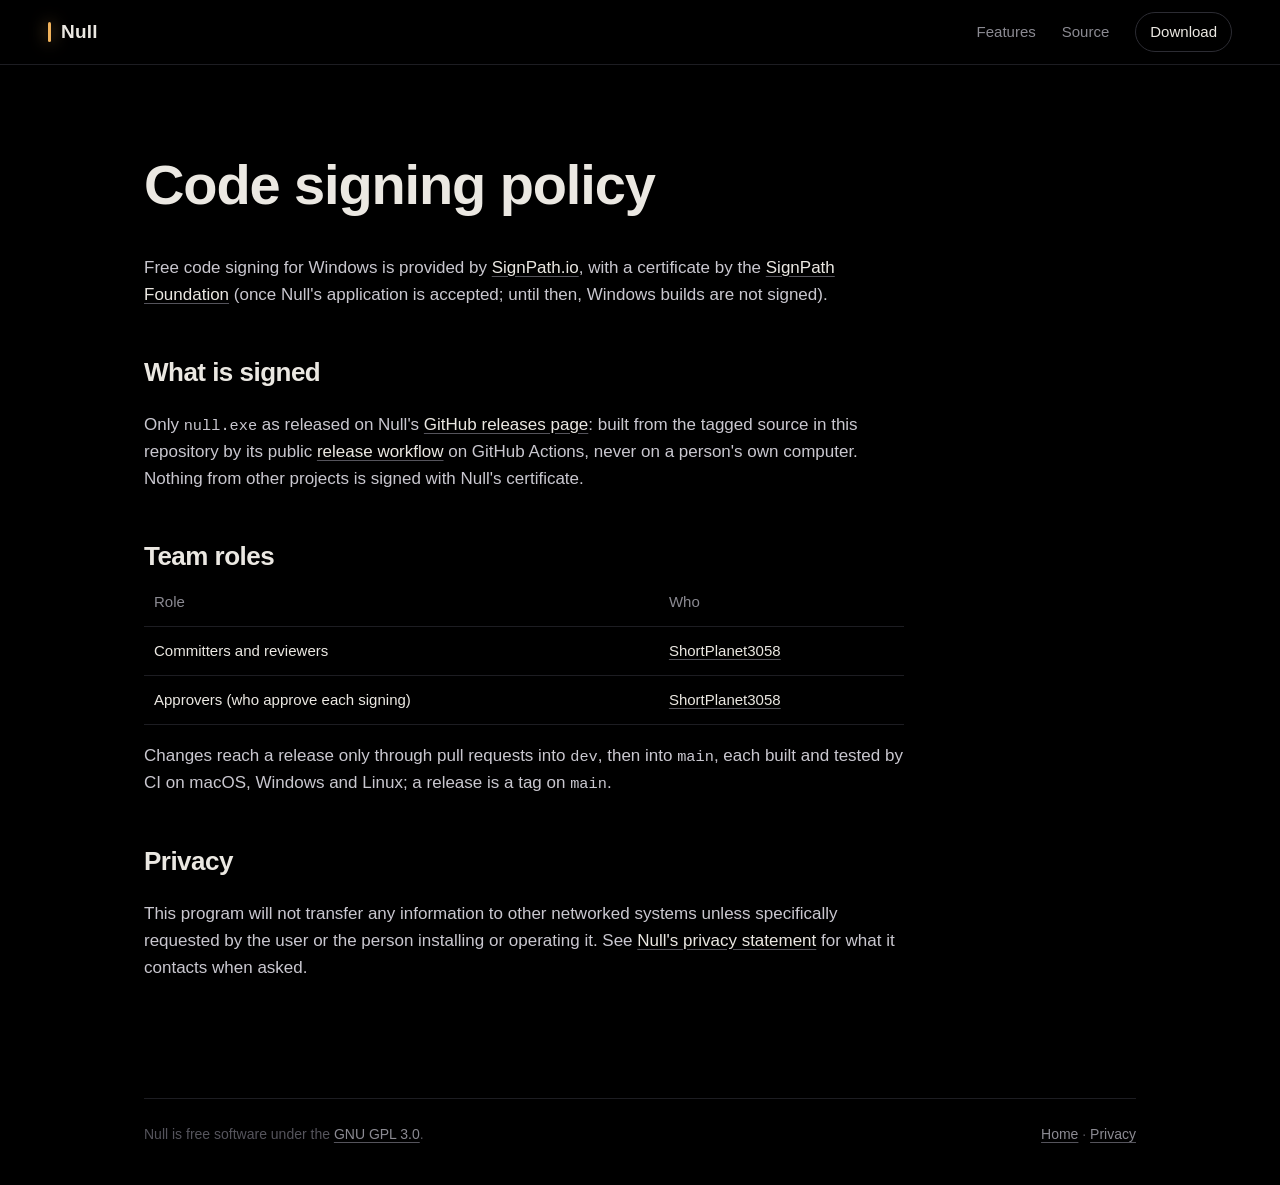
==== commit bc2e4e91: "Merge pull request #382 from ShortPlanet3058/feature/website A new website, and Null under the GPL 3" ====
--- a/site/code-signing.html
+++ b/site/code-signing.html
@@ -8,11 +8,11 @@
   <link rel="stylesheet" href="style.css">
 </head>
 <body>
+  <header class="nav solid">
+    <a class="mark" href="./"><span class="caret"></span>Null</a>
+    <nav><a href="./#features">Features</a><a href="https://github.com/ShortPlanet3058/null-ide">Source</a><a class="nav-cta" href="./#download">Download</a></nav>
+  </header>
   <div class="wrap">
-    <header class="top">
-      <a class="mark" href="./"><span class="caret"></span>Null</a>
-      <nav><a href="./#download">Download</a><a href="https://github.com/ShortPlanet3058/null-ide">Source</a></nav>
-    </header>
     <div class="prose">
       <h1>Code signing policy</h1>
       <p>Free code signing for Windows is provided by <a href="https://signpath.io">SignPath.io</a>, with a
@@ -41,8 +41,8 @@
         by the user or the person installing or operating it. See <a href="privacy.html">Null's privacy statement</a>
         for what it contacts when asked.</p>
     </div>
-    <footer>
-      <span>Null is free software under the MIT or Apache 2.0 license.</span>
+    <footer class="foot-row" style="margin:60px 0 40px">
+      <span>Null is free software under the <a href="https://github.com/ShortPlanet3058/null-ide/blob/main/LICENSE">GNU GPL 3.0</a>.</span>
       <span><a href="./">Home</a> · <a href="privacy.html">Privacy</a></span>
     </footer>
   </div>
--- a/site/style.css
+++ b/site/style.css
@@ -1,90 +1,251 @@
-/* Null's site: the editor's own look, true black with an amber caret. */
+/* Null's site: the editor's own look, true black with an amber caret, its own fonts. */
+@font-face { font-family: "Instrument Sans"; font-weight: 400; font-display: swap; src: url("fonts/InstrumentSans-Regular.ttf"); }
+@font-face { font-family: "Instrument Sans"; font-weight: 500; font-display: swap; src: url("fonts/InstrumentSans-Medium.ttf"); }
+@font-face { font-family: "Instrument Sans"; font-weight: 600; font-display: swap; src: url("fonts/InstrumentSans-SemiBold.ttf"); }
+@font-face { font-family: "Geist Mono"; font-weight: 400; font-display: swap; src: url("fonts/GeistMono-Regular.ttf"); }
+@font-face { font-family: "Geist Mono"; font-weight: 500; font-display: swap; src: url("fonts/GeistMono-Medium.ttf"); }
+
 :root {
   --bg: #000;
-  --surface: #0b0b0d;
-  --raised: #141417;
-  --line: #222227;
-  --text: #ececf0;
-  --muted: #9a9aa3;
-  --faint: #66666e;
+  --surface: #08080a;
+  --raised: #111114;
+  --line: #1d1d22;
+  --line-2: #2c2c33;
+  --text: #ebe8e2;
+  --soft: #c9c7cf;
+  --muted: #8b8a92;
+  --faint: #55545c;
   --amber: #f2b35b;
-  --radius: 14px;
+  --amber-ink: #1b1206;
+  --radius: 18px;
+  --ease: cubic-bezier(.2, .8, .2, 1);
+  --ui: "Instrument Sans", -apple-system, BlinkMacSystemFont, "Segoe UI", Arial, sans-serif;
+  --mono: "Geist Mono", ui-monospace, "SF Mono", Menlo, Consolas, monospace;
   color-scheme: dark;
 }
 
 * { box-sizing: border-box; }
-
-html, body {
-  margin: 0;
-  background: var(--bg);
-  color: var(--text);
-  font: 17px/1.6 -apple-system, BlinkMacSystemFont, "Segoe UI", "Inter", "Helvetica Neue", Arial, sans-serif;
-  -webkit-font-smoothing: antialiased;
-}
-
+html { scroll-behavior: smooth; }
+html, body { margin: 0; background: var(--bg); color: var(--text); }
+body { font: 17px/1.6 var(--ui); -webkit-font-smoothing: antialiased; overflow-x: hidden; }
+::selection { background: rgba(242, 179, 91, .25); }
 a { color: var(--text); text-decoration-color: var(--faint); text-underline-offset: 3px; }
 a:hover { text-decoration-color: var(--amber); }
-code, pre { font-family: "SF Mono", ui-monospace, Menlo, Consolas, monospace; font-size: 0.9em; }
-
+code { font-family: var(--mono); font-size: .9em; }
+h1, h2, h3 { margin: 0; font-weight: 600; letter-spacing: -0.02em; }
+img, video { display: block; }
+
+.caret { display: inline-block; width: 3px; height: .95em; border-radius: 2px; background: var(--amber); box-shadow: 0 0 16px rgba(242,179,91,.7); vertical-align: -0.12em; animation: blink 1.06s steps(1) infinite; }
+@keyframes blink { 50% { opacity: 0; } }
+
+.eyebrow { margin: 0 0 14px; font: 500 13px/1.2 var(--mono); letter-spacing: .14em; text-transform: uppercase; color: var(--amber); }
+.lead { color: var(--muted); font-size: 19px; max-width: 640px; margin: 18px 0 0; }
+.small { color: var(--faint); font-size: 14px; }
+
+/* ---------- nav ---------- */
+.nav { position: fixed; z-index: 50; top: 0; left: 0; right: 0; display: flex; align-items: center; justify-content: space-between; padding: 18px clamp(16px, 4vw, 48px); transition: background .4s var(--ease), border-color .4s, padding .4s var(--ease); border-bottom: 1px solid transparent; }
+.nav.solid { background: rgba(0, 0, 0, .72); backdrop-filter: blur(18px) saturate(1.4); -webkit-backdrop-filter: blur(18px) saturate(1.4); border-color: var(--line); padding-top: 12px; padding-bottom: 12px; }
+.mark { display: flex; align-items: center; gap: 10px; font-weight: 600; font-size: 19px; text-decoration: none; letter-spacing: .01em; }
+.mark .caret { height: 20px; }
+.nav nav { display: flex; align-items: center; gap: 26px; }
+.nav nav a { color: var(--muted); text-decoration: none; font-size: 15px; transition: color .2s; }
+.nav nav a:hover { color: var(--text); }
+.nav .nav-cta { color: var(--text); border: 1px solid var(--line-2); padding: 7px 14px; border-radius: 999px; }
+.nav .nav-cta:hover { border-color: var(--amber); }
+
+/* ---------- buttons ---------- */
+.buttons { display: flex; gap: 12px; flex-wrap: wrap; margin-top: 34px; }
+.button { display: inline-flex; align-items: center; gap: 10px; padding: 14px 24px; border-radius: 999px; font: 600 16px/1 var(--ui); text-decoration: none; cursor: pointer; border: 1px solid var(--line-2); background: rgba(17,17,20,.6); color: var(--text); backdrop-filter: blur(10px); transition: transform .3s var(--ease), box-shadow .3s var(--ease), background .3s, border-color .3s; }
+.button:hover { transform: translateY(-2px); border-color: var(--muted); }
+.button.primary { background: var(--amber); color: var(--amber-ink); border-color: var(--amber); }
+.button.primary:hover { box-shadow: 0 10px 40px rgba(242,179,91,.35); }
+.play { display: inline-block; width: 0; height: 0; border-style: solid; border-width: 6px 0 6px 10px; border-color: transparent transparent transparent currentColor; }
+
+/* ---------- hero ---------- */
+.hero { position: relative; height: 100vh; height: 100svh; min-height: 640px; overflow: hidden; display: flex; align-items: flex-end; }
+.slides, .slide, .slide video { position: absolute; inset: 0; width: 100%; height: 100%; }
+.slide { opacity: 0; transition: opacity 1.2s var(--ease); }
+.slide video { object-fit: cover; transform: scale(1.08); transition: transform 9s linear; }
+.slide.on { opacity: 1; }
+.slide.on video { transform: scale(1); }
+.hero-shade { position: absolute; inset: 0; background:
+  linear-gradient(90deg, rgba(0,0,0,.92) 0%, rgba(0,0,0,.72) 38%, rgba(0,0,0,.18) 72%, rgba(0,0,0,.35) 100%),
+  linear-gradient(0deg, #000 0%, rgba(0,0,0,0) 38%),
+  linear-gradient(180deg, rgba(0,0,0,.65) 0%, rgba(0,0,0,0) 22%); }
+.hero-glow { position: absolute; width: 640px; height: 640px; border-radius: 50%; left: 0; top: 0; pointer-events: none; background: radial-gradient(circle, rgba(242,179,91,.09), rgba(242,179,91,0) 62%); transform: translate(-50%, -50%); opacity: 0; transition: opacity .6s; }
+.hero:hover .hero-glow { opacity: 1; }
+.hero-content { position: relative; z-index: 2; width: 100%; max-width: 1280px; margin: 0 auto; padding: 0 clamp(16px, 5vw, 64px) 150px; }
+.hero-copy { position: relative; min-height: 290px; max-width: 760px; }
+.copy { position: absolute; left: 0; right: 0; bottom: 0; pointer-events: none; }
+.copy > * { opacity: 0; transform: translateY(18px); transition: opacity .5s var(--ease), transform .7s var(--ease); }
+.copy.on { pointer-events: auto; }
+.copy.on > * { opacity: 1; transform: none; }
+.copy.on > :nth-child(2) { transition-delay: .08s; }
+.copy.on > :nth-child(3) { transition-delay: .16s; }
+.hero h1 { font-size: clamp(42px, 7vw, 92px); line-height: 1.02; letter-spacing: -0.035em; }
+.hero .lead { color: var(--soft); font-size: clamp(17px, 1.6vw, 21px); }
+.hero-tabs { position: absolute; z-index: 3; left: 0; right: 0; bottom: 40px; max-width: 1280px; margin: 0 auto; padding: 0 clamp(16px, 5vw, 64px); display: grid; grid-template-columns: repeat(4, 1fr); gap: 18px; }
+.hero-tabs button { all: unset; cursor: pointer; display: flex; flex-direction: column; gap: 10px; font: 500 14px/1 var(--ui); color: var(--muted); transition: color .3s; }
+.hero-tabs button:hover, .hero-tabs button[aria-selected="true"] { color: var(--text); }
+.hero-tabs button:focus-visible { outline: 2px solid var(--amber); outline-offset: 6px; border-radius: 4px; }
+.hero-tabs .bar { height: 2px; border-radius: 2px; background: rgba(255,255,255,.14); overflow: hidden; }
+.hero-tabs .bar i { display: block; height: 100%; width: 0; background: var(--amber); }
+
+/* ---------- statement ---------- */
+.statement { padding: 22vh clamp(16px, 6vw, 80px); max-width: 1280px; margin: 0 auto; }
+.scrub { margin: 0; font-size: clamp(32px, 5vw, 64px); line-height: 1.18; font-weight: 500; letter-spacing: -0.025em; }
+.scrub span { color: var(--text); opacity: .14; transition: opacity .35s linear; }
+.scrub span.lit { opacity: 1; }
+.scrub span.key { color: var(--amber); }
+
+/* ---------- story ---------- */
+.story { position: relative; height: 560vh; }
+.story-pin { position: sticky; top: 0; height: 100vh; height: 100svh; display: grid; grid-template-columns: minmax(280px, 380px) 1fr; gap: clamp(24px, 4vw, 64px); align-items: center; max-width: 1480px; margin: 0 auto; padding: 80px clamp(16px, 4vw, 56px) 40px; }
+.story h2 { font-size: clamp(30px, 3.4vw, 46px); line-height: 1.08; }
+.steps { list-style: none; margin: 34px 0 0; padding: 0; counter-reset: step; }
+.steps li { position: relative; padding: 12px 0 12px 44px; cursor: pointer; color: var(--faint); transition: color .4s; }
+.steps li::before { counter-increment: step; content: "0" counter(step); position: absolute; left: 0; top: 14px; font: 500 13px/1 var(--mono); color: var(--faint); transition: color .4s; }
+.steps li b { display: block; font-size: 20px; font-weight: 600; transition: color .4s; }
+.steps li span { display: block; max-height: 0; overflow: hidden; font-size: 15px; color: var(--muted); transition: max-height .5s var(--ease), opacity .4s; opacity: 0; }
+.steps li.on { color: var(--text); }
+.steps li.on::before { color: var(--amber); }
+.steps li.on span { max-height: 60px; opacity: 1; margin-top: 4px; }
+.steps li.done { color: var(--muted); }
+.story-frame { position: relative; width: 100%; aspect-ratio: 16 / 9; border-radius: var(--radius); overflow: hidden; background: #000; border: 1px solid var(--line); box-shadow: 0 40px 120px rgba(0,0,0,.9), 0 0 120px rgba(242,179,91,.05); }
+.story-frame iframe, .story-poster { position: absolute; inset: 0; width: 100%; height: 100%; border: 0; }
+.story-poster { object-fit: cover; transition: opacity .6s; }
+.story-frame.ready .story-poster { opacity: 0; }
+.story-progress { position: absolute; left: 0; right: 0; bottom: 0; height: 2px; background: rgba(255,255,255,.06); }
+.story-progress div { height: 100%; width: 0; background: var(--amber); }
+
+/* ---------- sections ---------- */
+section.features, section.ai, section.film, section.download { max-width: 1280px; margin: 0 auto; padding: 18vh clamp(16px, 5vw, 64px) 0; }
+.section-head { margin-bottom: 56px; }
+.section-head h2 { font-size: clamp(34px, 5vw, 64px); line-height: 1.04; }
+
+/* reveal on scroll */
+.reveal { opacity: 0; transform: translateY(36px); transition: opacity .9s var(--ease), transform 1.1s var(--ease); }
+.reveal.in { opacity: 1; transform: none; }
+
+/* ---------- features ---------- */
+.bento { display: grid; grid-template-columns: repeat(3, 1fr); gap: 18px; }
+.card { position: relative; border-radius: var(--radius); background: var(--surface); border: 1px solid var(--line); overflow: hidden; display: flex; flex-direction: column; transition: border-color .4s, transform .5s var(--ease), box-shadow .5s var(--ease); }
+.card.wide { grid-column: span 2; }
+.card.full { grid-column: 1 / -1; }
+.card:hover { border-color: var(--line-2); transform: translateY(-4px); box-shadow: 0 30px 80px rgba(0,0,0,.6); }
+.card .pic { position: relative; aspect-ratio: 16 / 10; overflow: hidden; background: #000; }
+.card.wide .pic { aspect-ratio: 16 / 7; }
+.card .pic img { width: 100%; height: 100%; object-fit: cover; object-position: var(--focus, 50% 30%); transform-origin: var(--focus, 50% 30%); transform: scale(var(--zoom, 1.02)); transition: transform 1.4s var(--ease), filter .6s; filter: brightness(.86); }
+.card:hover .pic img { transform: scale(calc(var(--zoom, 1.02) * 1.06)); filter: brightness(1); }
+.card .pic::after { content: ""; position: absolute; inset: 0; background: linear-gradient(0deg, var(--surface) 0%, rgba(8,8,10,0) 40%); }
+.card .txt { padding: 4px 24px 24px; margin-top: -18px; position: relative; }
+.card.plain .txt { margin-top: 0; padding-top: 24px; }
+.card h3 { font-size: 20px; margin-bottom: 6px; }
+.card h3 em { display: inline-block; white-space: nowrap; font: 500 11px/1 var(--mono); font-style: normal; letter-spacing: .1em; text-transform: uppercase; color: var(--amber); border: 1px solid rgba(242,179,91,.4); border-radius: 999px; padding: 4px 8px; margin-left: 8px; vertical-align: 3px; }
+.card p { margin: 0; color: var(--muted); font-size: 15px; }
+.numbers { display: grid; grid-template-columns: repeat(4, 1fr); gap: 18px; margin-top: 18px; }
+.numbers div { padding: 28px 24px; border-radius: var(--radius); border: 1px solid var(--line); background: linear-gradient(180deg, var(--surface), #000); }
+.numbers b { display: block; font: 500 clamp(34px, 4vw, 52px)/1 var(--mono); letter-spacing: -0.03em; color: var(--text); }
+.numbers span { display: block; margin-top: 12px; color: var(--muted); font-size: 15px; }
+
+/* ---------- AI ---------- */
+.marquee { position: relative; overflow: hidden; display: flex; gap: 14px; padding: 6px 0; mask-image: linear-gradient(90deg, transparent, #000 10%, #000 90%, transparent); -webkit-mask-image: linear-gradient(90deg, transparent, #000 10%, #000 90%, transparent); }
+.track { display: flex; gap: 14px; flex: none; animation: slide 46s linear infinite; }
+.track span { flex: none; padding: 14px 22px; border-radius: 14px; border: 1px solid var(--line-2); background: var(--surface); font-size: 20px; font-weight: 500; white-space: nowrap; }
+.track i { font-style: normal; color: var(--faint); font-size: 15px; margin-left: 8px; }
+@keyframes slide { to { transform: translateX(calc(-100% - 14px)); } }
+.marquee:hover .track { animation-play-state: paused; }
+.three { display: grid; grid-template-columns: repeat(3, 1fr); gap: 18px; margin-top: 56px; }
+.three > div { padding: 28px; border-radius: var(--radius); border: 1px solid var(--line); background: var(--surface); }
+.three .k { display: inline-grid; place-items: center; min-width: 44px; height: 44px; padding: 0 10px; border-radius: 12px; border: 1px solid var(--line-2); border-bottom-width: 3px; font: 500 17px/1 var(--ui); color: var(--amber); margin-bottom: 18px; }
+.three h3 { font-size: 20px; margin-bottom: 8px; }
+.three p { margin: 0; color: var(--muted); font-size: 15px; }
+
+/* ---------- film ---------- */
+.film-card { all: unset; position: relative; display: block; width: 100%; aspect-ratio: 16 / 9; border-radius: var(--radius); overflow: hidden; cursor: pointer; border: 1px solid var(--line); background: #000; }
+.film-card img { width: 100%; height: 100%; object-fit: cover; transition: transform 1.4s var(--ease), filter .6s; filter: brightness(.8); }
+.film-card:hover img { transform: scale(1.03); filter: brightness(1); }
+.film-card:focus-visible { outline: 2px solid var(--amber); outline-offset: 4px; }
+.film-play { position: absolute; left: 50%; top: 50%; width: 96px; height: 96px; margin: -48px 0 0 -48px; border-radius: 50%; display: grid; place-items: center; background: rgba(242,179,91,.95); color: var(--amber-ink); box-shadow: 0 0 0 0 rgba(242,179,91,.5); animation: pulse 2.4s infinite; transition: transform .4s var(--ease); }
+.film-play .play { border-width: 12px 0 12px 20px; margin-left: 6px; }
+.film-card:hover .film-play { transform: scale(1.08); }
+@keyframes pulse { 0% { box-shadow: 0 0 0 0 rgba(242,179,91,.45); } 70% { box-shadow: 0 0 0 28px rgba(242,179,91,0); } 100% { box-shadow: 0 0 0 0 rgba(242,179,91,0); } }
+
+/* ---------- download ---------- */
+.platforms { display: grid; grid-template-columns: repeat(3, 1fr); gap: 18px; }
+.platform { position: relative; display: flex; flex-direction: column; gap: 8px; padding: 30px 28px; border-radius: var(--radius); border: 1px solid var(--line); background: var(--surface); text-decoration: none; transition: border-color .4s, transform .5s var(--ease), box-shadow .5s var(--ease); }
+.platform:hover { transform: translateY(-4px); border-color: var(--line-2); }
+.platform .os { font-size: 30px; font-weight: 600; letter-spacing: -0.02em; }
+.platform .req { font: 400 13px/1.4 var(--mono); color: var(--faint); }
+.platform .how { color: var(--muted); font-size: 15px; margin: 10px 0 18px; }
+.platform .get { margin-top: auto; align-self: flex-start; padding: 11px 18px; border-radius: 999px; border: 1px solid var(--line-2); font-weight: 600; font-size: 15px; transition: background .3s, color .3s, border-color .3s; }
+.platform:hover .get { border-color: var(--text); }
+.platform.mine { border-color: rgba(242,179,91,.55); box-shadow: 0 0 80px rgba(242,179,91,.08); }
+.platform.mine::before { content: "Your computer"; position: absolute; top: 18px; right: 18px; font: 500 11px/1 var(--mono); letter-spacing: .1em; text-transform: uppercase; color: var(--amber); }
+.platform.mine .get { background: var(--amber); color: var(--amber-ink); border-color: var(--amber); }
+.download .small { margin-top: 28px; }
+
+/* ---------- footer ---------- */
+.foot { max-width: 1280px; margin: 0 auto; padding: 80px clamp(16px, 5vw, 64px) 40px; }
+.open { max-width: 1280px; margin: 18vh auto 0; padding: clamp(40px, 6vw, 80px) clamp(24px, 5vw, 64px); border-radius: 28px; border: 1px solid var(--line); text-align: center;
+  background: radial-gradient(120% 140% at 50% 0%, rgba(242,179,91,.10), rgba(242,179,91,0) 55%), var(--surface); }
+.open h2 { font-size: clamp(34px, 5vw, 64px); line-height: 1.04; }
+.open .lead { margin: 18px auto 0; }
+.open .buttons { justify-content: center; }
+.open .button svg { flex: none; }
+@media (max-width: 1340px) { .open { margin-left: clamp(16px, 5vw, 64px); margin-right: clamp(16px, 5vw, 64px); } }
+.foot-row { display: flex; justify-content: space-between; flex-wrap: wrap; gap: 12px; padding-top: 24px; border-top: 1px solid var(--line); color: var(--faint); font-size: 14px; }
+.foot-row a { color: var(--muted); }
+
+/* ---------- the film, over the page ---------- */
+.modal { position: fixed; inset: 0; z-index: 100; display: grid; place-items: center; padding: clamp(12px, 4vw, 60px); background: rgba(0,0,0,.9); backdrop-filter: blur(14px); -webkit-backdrop-filter: blur(14px); opacity: 0; transition: opacity .4s var(--ease); }
+.modal.open { opacity: 1; }
+.modal[hidden] { display: none; }
+.modal video { width: min(100%, 1600px); max-height: 100%; border-radius: 14px; background: #000; box-shadow: 0 40px 140px rgba(0,0,0,.9); }
+.modal-close { position: absolute; top: 18px; right: 22px; width: 44px; height: 44px; border-radius: 50%; border: 1px solid var(--line-2); background: var(--raised); color: var(--text); font-size: 16px; cursor: pointer; }
+.modal-close:hover { border-color: var(--muted); }
+
+/* ---------- other pages (privacy, code signing) ---------- */
 .wrap { max-width: 1040px; margin: 0 auto; padding: 0 24px; }
-
-header.top {
-  display: flex; align-items: center; justify-content: space-between;
-  padding: 22px 0;
-}
-.mark { display: flex; align-items: center; gap: 10px; font-weight: 600; letter-spacing: 0.02em; text-decoration: none; }
-.mark .caret { width: 3px; height: 20px; border-radius: 2px; background: var(--amber); box-shadow: 0 0 14px rgba(242,179,91,.6); }
-nav a { color: var(--muted); text-decoration: none; margin-left: 22px; font-size: 15px; }
-nav a:hover { color: var(--text); }
-
-.hero { padding: 64px 0 40px; text-align: center; }
-.hero h1 { font-size: clamp(36px, 6vw, 60px); line-height: 1.08; margin: 0 0 18px; letter-spacing: -0.02em; }
-.hero p { color: var(--muted); font-size: 19px; max-width: 640px; margin: 0 auto 30px; }
-
-.buttons { display: flex; gap: 12px; justify-content: center; flex-wrap: wrap; }
-.button {
-  display: inline-flex; align-items: center; gap: 8px;
-  padding: 11px 20px; border-radius: 10px; text-decoration: none; font-weight: 600; font-size: 15px;
-  border: 1px solid var(--line); background: var(--raised);
-}
-.button.primary { background: var(--amber); color: #120c03; border-color: var(--amber); }
-.button:hover { filter: brightness(1.08); }
-.small { color: var(--faint); font-size: 14px; margin-top: 14px; }
-
-.play { width: 0; height: 0; border-style: solid; border-width: 6px 0 6px 10px; border-color: transparent transparent transparent currentColor; }
-
-.film { border-radius: var(--radius); border: 1px solid var(--line); overflow: hidden; background: #000; box-shadow: 0 30px 80px rgba(0,0,0,.6); }
-.film video { display: block; width: 100%; height: auto; aspect-ratio: 16 / 9; background: #000; }
-
-.shot { margin: 40px auto 0; border-radius: var(--radius); border: 1px solid var(--line); overflow: hidden; box-shadow: 0 30px 80px rgba(0,0,0,.6); }
-.shot img { display: block; width: 100%; height: auto; }
-
-section { padding: 64px 0 8px; }
-section h2 { font-size: 28px; margin: 0 0 8px; letter-spacing: -0.01em; }
-section .lead { color: var(--muted); margin: 0 0 30px; }
-
-.grid { display: grid; grid-template-columns: repeat(auto-fit, minmax(280px, 1fr)); gap: 18px; }
-.card { background: var(--surface); border: 1px solid var(--line); border-radius: var(--radius); padding: 22px; }
-.card h3 { margin: 0 0 6px; font-size: 17px; }
-.card p { margin: 0; color: var(--muted); font-size: 15px; }
-
-.pair { display: grid; grid-template-columns: 1fr 1fr; gap: 18px; }
-.pair figure { margin: 0; }
-.pair img { width: 100%; border-radius: 10px; border: 1px solid var(--line); display: block; }
-.pair figcaption { color: var(--muted); font-size: 15px; margin-top: 10px; }
-
+.prose { max-width: 760px; padding: 140px 0 40px; }
+.prose h1 { font-size: clamp(36px, 5vw, 56px); margin-bottom: 24px; }
+.prose h2 { margin-top: 44px; font-size: 26px; }
+.prose p, .prose li { color: var(--soft); }
 table { width: 100%; border-collapse: collapse; font-size: 15px; }
 th, td { text-align: left; padding: 12px 10px; border-bottom: 1px solid var(--line); vertical-align: top; }
 th { color: var(--muted); font-weight: 500; }
 
-.prose { max-width: 760px; }
-.prose h2 { margin-top: 44px; }
-.prose p, .prose li { color: #cfcfd6; }
-
-footer { margin: 80px 0 40px; padding-top: 24px; border-top: 1px solid var(--line); color: var(--faint); font-size: 14px; display: flex; justify-content: space-between; flex-wrap: wrap; gap: 12px; }
-footer a { color: var(--muted); }
-
-@media (max-width: 720px) {
-  .pair { grid-template-columns: 1fr; }
-  nav a { margin-left: 14px; }
-}
+/* ---------- small screens ---------- */
+@media (max-width: 960px) {
+  .hero-shade { background: linear-gradient(0deg, #000 0%, rgba(0,0,0,.86) 55%, rgba(0,0,0,.6) 100%); }
+  .story { height: auto; }
+  .story-pin { position: relative; height: auto; display: block; padding-top: 18vh; }
+  .story-text { margin-bottom: 28px; }
+  .steps { display: flex; gap: 8px; overflow-x: auto; margin-top: 22px; }
+  .steps li { flex: none; padding: 8px 14px; border: 1px solid var(--line-2); border-radius: 999px; }
+  .steps li::before, .steps li span { display: none; }
+  .steps li b { font-size: 15px; }
+  .steps li.on { border-color: var(--amber); }
+  .bento, .numbers, .three, .platforms { grid-template-columns: 1fr 1fr; }
+  .card.wide { grid-column: span 2; }
+}
+@media (max-width: 640px) {
+  .nav nav a:not(.nav-cta) { display: none; }
+  .hero-content { padding-bottom: 120px; }
+  .hero-copy { min-height: 330px; }
+  .hero-tabs { gap: 10px; bottom: 28px; }
+  .hero-tabs button { font-size: 12px; }
+  .bento, .numbers, .three, .platforms { grid-template-columns: 1fr; }
+  .card.wide { grid-column: auto; }
+  .card.wide .pic { aspect-ratio: 16 / 10; }
+}
+
+/* Less motion, when asked. */
+@media (prefers-reduced-motion: reduce) {
+  html { scroll-behavior: auto; }
+  .reveal, .copy > * { transition: none; transform: none; }
+  .slide video { transition: none; transform: none; }
+  .track { animation: none; }
+  .caret, .film-play { animation: none; }
+  .scrub span { opacity: 1; transition: none; }
+}
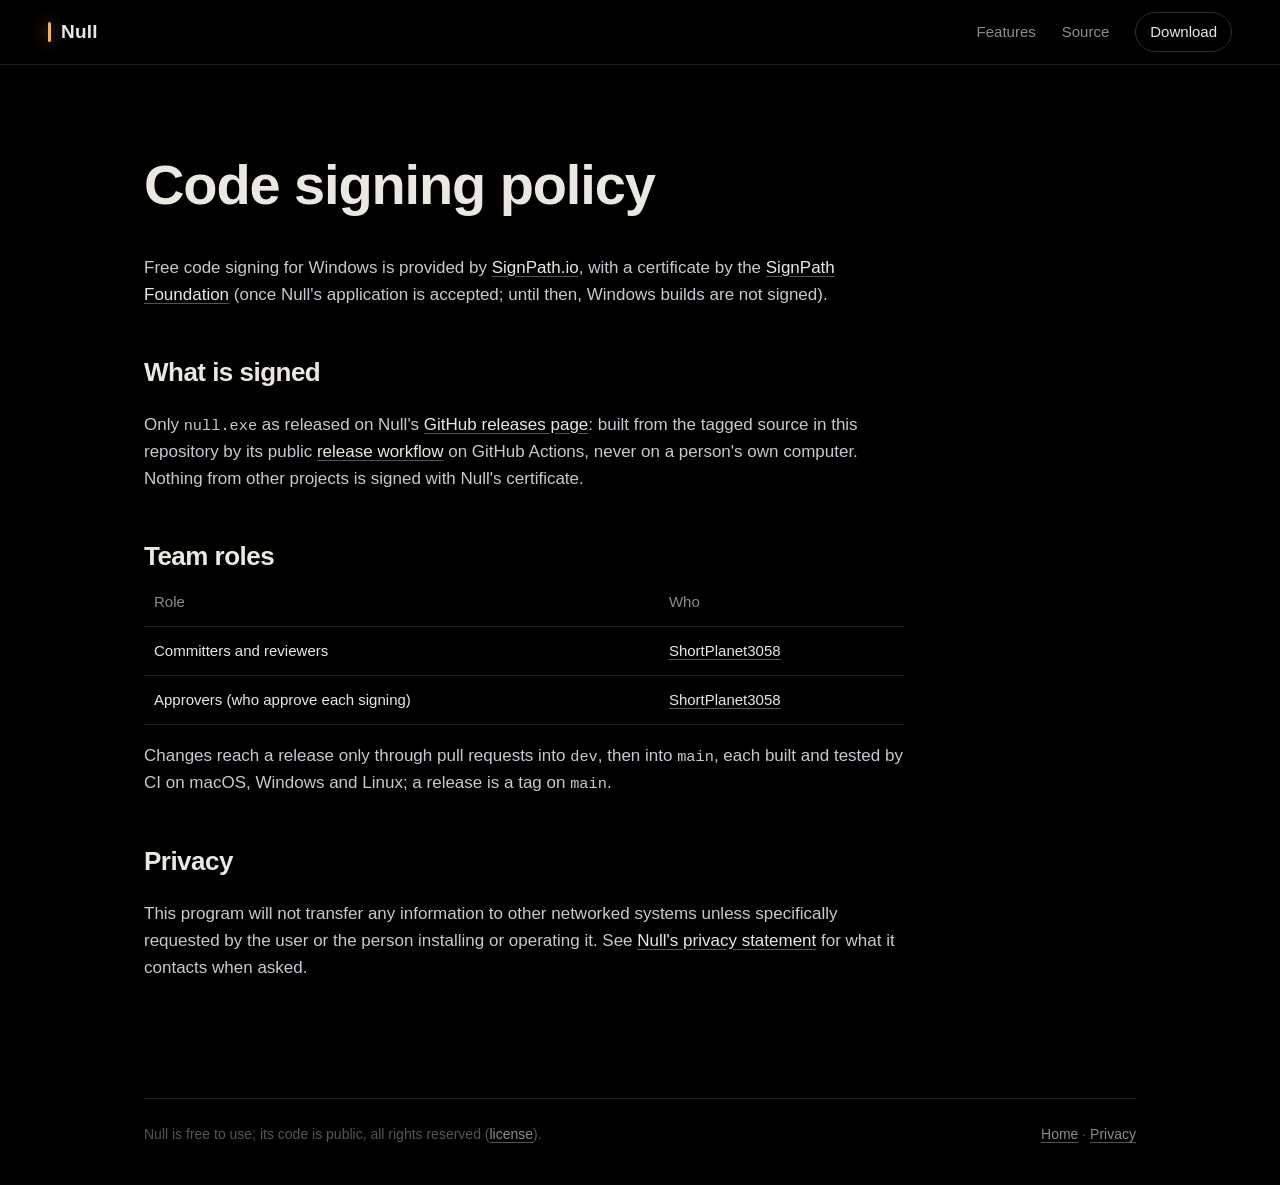
==== commit eea7f3de: "All Rights Reserved; each package once in a release Null becomes proprietary: free to use as distrib" ====
--- a/site/code-signing.html
+++ b/site/code-signing.html
@@ -42,7 +42,7 @@
         for what it contacts when asked.</p>
     </div>
     <footer class="foot-row" style="margin:60px 0 40px">
-      <span>Null is free software under the <a href="https://github.com/ShortPlanet3058/null-ide/blob/main/LICENSE">GNU GPL 3.0</a>.</span>
+      <span>Null is free to use; its code is public, all rights reserved (<a href="https://github.com/ShortPlanet3058/null-ide/blob/main/LICENSE">license</a>).</span>
       <span><a href="./">Home</a> · <a href="privacy.html">Privacy</a></span>
     </footer>
   </div>
--- a/site/style.css
+++ b/site/style.css
@@ -180,6 +180,9 @@
 .platform .how { color: var(--muted); font-size: 15px; margin: 10px 0 18px; }
 .platform .get { margin-top: auto; align-self: flex-start; padding: 11px 18px; border-radius: 999px; border: 1px solid var(--line-2); font-weight: 600; font-size: 15px; transition: background .3s, color .3s, border-color .3s; }
 .platform:hover .get { border-color: var(--text); }
+.platform .how code { font-size: .85em; color: var(--soft); }
+.platform .alt { margin-top: 12px; font-size: 13px; color: var(--faint); text-decoration: underline; text-decoration-color: var(--line-2); text-underline-offset: 3px; cursor: pointer; }
+.platform .alt:hover { color: var(--muted); }
 .platform.mine { border-color: rgba(242,179,91,.55); box-shadow: 0 0 80px rgba(242,179,91,.08); }
 .platform.mine::before { content: "Your computer"; position: absolute; top: 18px; right: 18px; font: 500 11px/1 var(--mono); letter-spacing: .1em; text-transform: uppercase; color: var(--amber); }
 .platform.mine .get { background: var(--amber); color: var(--amber-ink); border-color: var(--amber); }
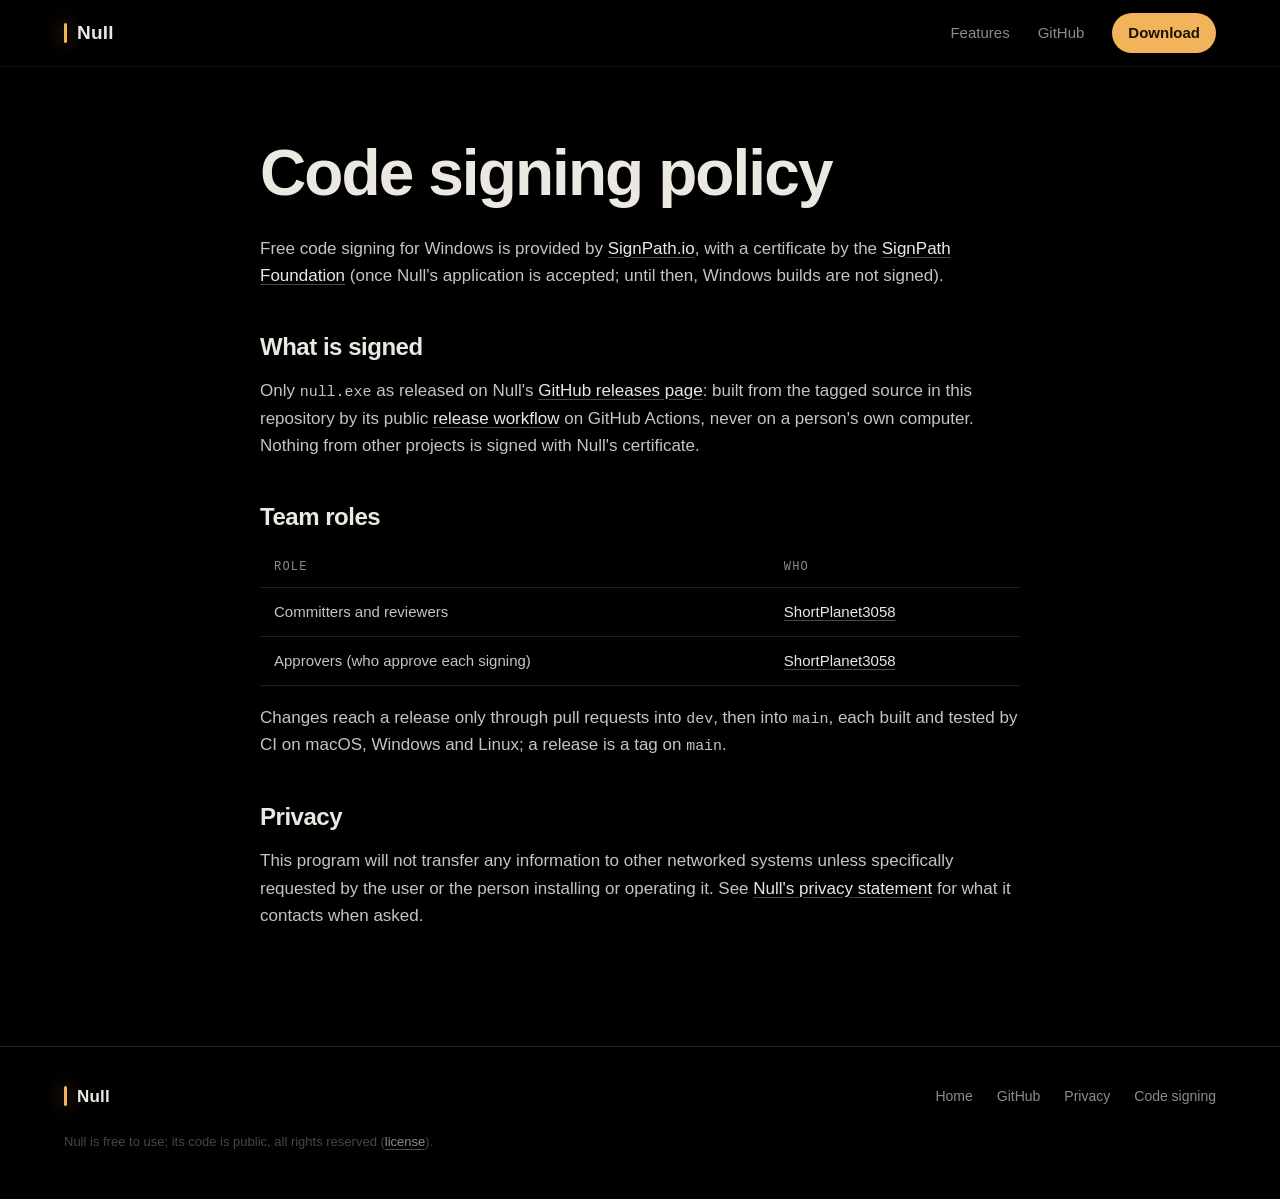
==== commit 8b780c8e: "The website, rebuilt in Null's own look True black, the amber caret, its own fonts. The app at work " ====
--- a/site/code-signing.html
+++ b/site/code-signing.html
@@ -3,48 +3,49 @@
 <head>
   <meta charset="utf-8">
   <meta name="viewport" content="width=device-width, initial-scale=1">
-  <title>Null — code signing policy</title>
+  <title>Code signing policy · Null</title>
   <link rel="icon" href="icon.svg" type="image/svg+xml">
   <link rel="stylesheet" href="style.css">
 </head>
 <body>
   <header class="nav solid">
     <a class="mark" href="./"><span class="caret"></span>Null</a>
-    <nav><a href="./#features">Features</a><a href="https://github.com/ShortPlanet3058/null-ide">Source</a><a class="nav-cta" href="./#download">Download</a></nav>
+    <nav><a class="hide-s" href="./#features">Features</a><a class="hide-s" href="https://github.com/ShortPlanet3058/null-ide">GitHub</a><a class="nav-cta" href="./#download">Download</a></nav>
   </header>
-  <div class="wrap">
-    <div class="prose">
-      <h1>Code signing policy</h1>
-      <p>Free code signing for Windows is provided by <a href="https://signpath.io">SignPath.io</a>, with a
-        certificate by the <a href="https://signpath.org">SignPath Foundation</a> (once Null's application is
-        accepted; until then, Windows builds are not signed).</p>
+  <main class="page">
+    <h1>Code signing policy</h1>
+    <p>Free code signing for Windows is provided by <a href="https://signpath.io">SignPath.io</a>, with a
+      certificate by the <a href="https://signpath.org">SignPath Foundation</a> (once Null's application is
+      accepted; until then, Windows builds are not signed).</p>
 
-      <h2>What is signed</h2>
-      <p>Only <code>null.exe</code> as released on Null's
-        <a href="https://github.com/ShortPlanet3058/null-ide/releases">GitHub releases page</a>: built from the tagged
-        source in this repository by its public
-        <a href="https://github.com/ShortPlanet3058/null-ide/blob/main/.github/workflows/release.yml">release workflow</a>
-        on GitHub Actions, never on a person's own computer. Nothing from other projects is signed with Null's
-        certificate.</p>
+    <h2>What is signed</h2>
+    <p>Only <code>null.exe</code> as released on Null's
+      <a href="https://github.com/ShortPlanet3058/null-ide/releases">GitHub releases page</a>: built from the tagged
+      source in this repository by its public
+      <a href="https://github.com/ShortPlanet3058/null-ide/blob/main/.github/workflows/release.yml">release workflow</a>
+      on GitHub Actions, never on a person's own computer. Nothing from other projects is signed with Null's
+      certificate.</p>
 
-      <h2>Team roles</h2>
-      <table>
-        <tr><th>Role</th><th>Who</th></tr>
-        <tr><td>Committers and reviewers</td><td><a href="https://github.com/ShortPlanet3058">ShortPlanet3058</a></td></tr>
-        <tr><td>Approvers (who approve each signing)</td><td><a href="https://github.com/ShortPlanet3058">ShortPlanet3058</a></td></tr>
-      </table>
-      <p>Changes reach a release only through pull requests into <code>dev</code>, then into <code>main</code>,
-        each built and tested by CI on macOS, Windows and Linux; a release is a tag on <code>main</code>.</p>
+    <h2>Team roles</h2>
+    <table>
+      <tr><th>Role</th><th>Who</th></tr>
+      <tr><td>Committers and reviewers</td><td><a href="https://github.com/ShortPlanet3058">ShortPlanet3058</a></td></tr>
+      <tr><td>Approvers (who approve each signing)</td><td><a href="https://github.com/ShortPlanet3058">ShortPlanet3058</a></td></tr>
+    </table>
+    <p>Changes reach a release only through pull requests into <code>dev</code>, then into <code>main</code>,
+      each built and tested by CI on macOS, Windows and Linux; a release is a tag on <code>main</code>.</p>
 
-      <h2>Privacy</h2>
-      <p>This program will not transfer any information to other networked systems unless specifically requested
-        by the user or the person installing or operating it. See <a href="privacy.html">Null's privacy statement</a>
-        for what it contacts when asked.</p>
+    <h2>Privacy</h2>
+    <p>This program will not transfer any information to other networked systems unless specifically requested
+      by the user or the person installing or operating it. See <a href="privacy.html">Null's privacy statement</a>
+      for what it contacts when asked.</p>
+  </main>
+  <footer class="foot">
+    <div class="foot-row">
+      <a class="mark" href="./"><span class="caret"></span>Null</a>
+      <span class="foot-links"><a href="./">Home</a><a href="https://github.com/ShortPlanet3058/null-ide">GitHub</a><a href="privacy.html">Privacy</a><a href="code-signing.html">Code signing</a></span>
     </div>
-    <footer class="foot-row" style="margin:60px 0 40px">
-      <span>Null is free to use; its code is public, all rights reserved (<a href="https://github.com/ShortPlanet3058/null-ide/blob/main/LICENSE">license</a>).</span>
-      <span><a href="./">Home</a> · <a href="privacy.html">Privacy</a></span>
-    </footer>
-  </div>
+    <p class="foot-legal">Null is free to use; its code is public, all rights reserved (<a href="https://github.com/ShortPlanet3058/null-ide/blob/main/LICENSE">license</a>).</p>
+  </footer>
 </body>
 </html>
--- a/site/style.css
+++ b/site/style.css
@@ -1,4 +1,5 @@
-/* Null's site: the editor's own look, true black with an amber caret, its own fonts. */
+/* Null's site: the editor's own look. True black, an amber caret, its own fonts, and the
+   chrome that steps back while you read. */
 @font-face { font-family: "Instrument Sans"; font-weight: 400; font-display: swap; src: url("fonts/InstrumentSans-Regular.ttf"); }
 @font-face { font-family: "Instrument Sans"; font-weight: 500; font-display: swap; src: url("fonts/InstrumentSans-Medium.ttf"); }
 @font-face { font-family: "Instrument Sans"; font-weight: 600; font-display: swap; src: url("fonts/InstrumentSans-SemiBold.ttf"); }
@@ -8,247 +9,275 @@
 :root {
   --bg: #000;
   --surface: #08080a;
-  --raised: #111114;
+  --card: #0b0b0d;
+  --raised: #141418;
   --line: #1d1d22;
   --line-2: #2c2c33;
   --text: #ebe8e2;
-  --soft: #c9c7cf;
+  --soft: #c4c2ca;
   --muted: #8b8a92;
-  --faint: #55545c;
+  --faint: #46464e;
   --amber: #f2b35b;
   --amber-ink: #1b1206;
-  --radius: 18px;
-  --ease: cubic-bezier(.2, .8, .2, 1);
+  --radius: 20px;
+  --gutter: clamp(16px, 5vw, 64px);
+  --width: 1200px;
+  --ease: cubic-bezier(.16, 1, .3, 1);
   --ui: "Instrument Sans", -apple-system, BlinkMacSystemFont, "Segoe UI", Arial, sans-serif;
   --mono: "Geist Mono", ui-monospace, "SF Mono", Menlo, Consolas, monospace;
   color-scheme: dark;
 }
 
 * { box-sizing: border-box; }
-html { scroll-behavior: smooth; }
+html { scroll-behavior: smooth; -webkit-text-size-adjust: 100%; }
 html, body { margin: 0; background: var(--bg); color: var(--text); }
-body { font: 17px/1.6 var(--ui); -webkit-font-smoothing: antialiased; overflow-x: hidden; }
-::selection { background: rgba(242, 179, 91, .25); }
-a { color: var(--text); text-decoration-color: var(--faint); text-underline-offset: 3px; }
+body { font: 17px/1.6 var(--ui); -webkit-font-smoothing: antialiased; -moz-osx-font-smoothing: grayscale; overflow-x: clip; }
+::selection { background: rgba(242, 179, 91, .28); }
+a { color: var(--text); text-decoration-color: var(--faint); text-underline-offset: 3px; transition: color .2s, text-decoration-color .2s; }
 a:hover { text-decoration-color: var(--amber); }
-code { font-family: var(--mono); font-size: .9em; }
-h1, h2, h3 { margin: 0; font-weight: 600; letter-spacing: -0.02em; }
-img, video { display: block; }
-
-.caret { display: inline-block; width: 3px; height: .95em; border-radius: 2px; background: var(--amber); box-shadow: 0 0 16px rgba(242,179,91,.7); vertical-align: -0.12em; animation: blink 1.06s steps(1) infinite; }
+code { font-family: var(--mono); font-size: .88em; }
+h1, h2, h3 { margin: 0; font-weight: 600; letter-spacing: -0.03em; line-height: 1.04; }
+img, video { display: block; max-width: 100%; }
+button { font: inherit; color: inherit; }
+:focus-visible { outline: 2px solid var(--amber); outline-offset: 3px; border-radius: 6px; }
+
+.caret { display: inline-block; width: 3px; height: .95em; border-radius: 2px; background: var(--amber); box-shadow: 0 0 18px rgba(242, 179, 91, .65); vertical-align: -0.12em; animation: blink 1.06s steps(1) infinite; }
+.caret.big { width: .075em; min-width: 4px; height: .82em; margin-left: .08em; vertical-align: -0.04em; }
 @keyframes blink { 50% { opacity: 0; } }
 
-.eyebrow { margin: 0 0 14px; font: 500 13px/1.2 var(--mono); letter-spacing: .14em; text-transform: uppercase; color: var(--amber); }
-.lead { color: var(--muted); font-size: 19px; max-width: 640px; margin: 18px 0 0; }
-.small { color: var(--faint); font-size: 14px; }
-
-/* ---------- nav ---------- */
-.nav { position: fixed; z-index: 50; top: 0; left: 0; right: 0; display: flex; align-items: center; justify-content: space-between; padding: 18px clamp(16px, 4vw, 48px); transition: background .4s var(--ease), border-color .4s, padding .4s var(--ease); border-bottom: 1px solid transparent; }
-.nav.solid { background: rgba(0, 0, 0, .72); backdrop-filter: blur(18px) saturate(1.4); -webkit-backdrop-filter: blur(18px) saturate(1.4); border-color: var(--line); padding-top: 12px; padding-bottom: 12px; }
-.mark { display: flex; align-items: center; gap: 10px; font-weight: 600; font-size: 19px; text-decoration: none; letter-spacing: .01em; }
+.eyebrow { margin: 0 0 18px; font: 500 12.5px/1.2 var(--mono); letter-spacing: .16em; text-transform: uppercase; color: var(--amber); }
+.lead { color: var(--muted); font-size: clamp(17px, 1.6vw, 20px); line-height: 1.55; max-width: 600px; margin: 22px 0 0; }
+.dim { color: var(--faint); }
+.small { color: var(--muted); font-size: 14px; text-align: center; margin: 44px 0 0; }
+.small a { color: var(--soft); }
+h2 { font-size: clamp(38px, 5.6vw, 72px); }
+.section-head { max-width: calc(var(--width) + 2 * var(--gutter)); margin: 0 auto; padding: 0 var(--gutter); }
+
+/* ---------- the nav: steps back while you scroll down, like Null's own bars ---------- */
+.nav { position: fixed; z-index: 50; top: 0; left: 0; right: 0; display: flex; align-items: center; justify-content: space-between; padding: 20px var(--gutter); border-bottom: 1px solid transparent; transition: transform .5s var(--ease), background .4s, border-color .4s, padding .4s var(--ease); }
+.nav.solid { background: rgba(0, 0, 0, .7); backdrop-filter: blur(20px) saturate(1.5); -webkit-backdrop-filter: blur(20px) saturate(1.5); border-color: rgba(255, 255, 255, .06); padding-top: 13px; padding-bottom: 13px; }
+.nav.away { transform: translateY(-100%); }
+.mark { display: inline-flex; align-items: center; gap: 10px; font-weight: 600; font-size: 19px; text-decoration: none; letter-spacing: .01em; }
 .mark .caret { height: 20px; }
-.nav nav { display: flex; align-items: center; gap: 26px; }
-.nav nav a { color: var(--muted); text-decoration: none; font-size: 15px; transition: color .2s; }
+.nav nav { display: flex; align-items: center; gap: 28px; }
+.nav nav a { color: var(--muted); text-decoration: none; font-size: 15px; }
 .nav nav a:hover { color: var(--text); }
-.nav .nav-cta { color: var(--text); border: 1px solid var(--line-2); padding: 7px 14px; border-radius: 999px; }
-.nav .nav-cta:hover { border-color: var(--amber); }
+.nav .gh { display: inline-flex; }
+.nav .nav-cta { color: var(--amber-ink); background: var(--amber); font-weight: 600; padding: 8px 16px; border-radius: 999px; transition: box-shadow .3s, transform .3s var(--ease); }
+.nav .nav-cta:hover { color: var(--amber-ink); box-shadow: 0 0 24px rgba(242, 179, 91, .45); transform: translateY(-1px); }
 
 /* ---------- buttons ---------- */
-.buttons { display: flex; gap: 12px; flex-wrap: wrap; margin-top: 34px; }
-.button { display: inline-flex; align-items: center; gap: 10px; padding: 14px 24px; border-radius: 999px; font: 600 16px/1 var(--ui); text-decoration: none; cursor: pointer; border: 1px solid var(--line-2); background: rgba(17,17,20,.6); color: var(--text); backdrop-filter: blur(10px); transition: transform .3s var(--ease), box-shadow .3s var(--ease), background .3s, border-color .3s; }
+.buttons { display: flex; gap: 12px; flex-wrap: wrap; margin-top: 36px; }
+.button { position: relative; display: inline-flex; align-items: center; gap: 10px; padding: 15px 26px; border-radius: 999px; font: 600 16px/1 var(--ui); text-decoration: none; cursor: pointer; border: 1px solid var(--line-2); background: rgba(16, 16, 19, .55); color: var(--text); -webkit-backdrop-filter: blur(12px); backdrop-filter: blur(12px); transition: transform .4s var(--ease), box-shadow .4s var(--ease), background .3s, border-color .3s; }
 .button:hover { transform: translateY(-2px); border-color: var(--muted); }
+.button:active { transform: translateY(0) scale(.98); }
 .button.primary { background: var(--amber); color: var(--amber-ink); border-color: var(--amber); }
-.button.primary:hover { box-shadow: 0 10px 40px rgba(242,179,91,.35); }
+.button.primary:hover { box-shadow: 0 10px 40px -6px rgba(242, 179, 91, .55); }
+.button.light { background: var(--text); color: #000; border-color: var(--text); }
+.button.light:hover { box-shadow: 0 10px 40px -8px rgba(235, 232, 226, .4); }
+.button .dl { width: 17px; height: 17px; }
+.button .time { font: 500 13px/1 var(--mono); color: var(--muted); margin-left: 2px; }
 .play { display: inline-block; width: 0; height: 0; border-style: solid; border-width: 6px 0 6px 10px; border-color: transparent transparent transparent currentColor; }
 
-/* ---------- hero ---------- */
-.hero { position: relative; height: 100vh; height: 100svh; min-height: 640px; overflow: hidden; display: flex; align-items: flex-end; }
-.slides, .slide, .slide video { position: absolute; inset: 0; width: 100%; height: 100%; }
-.slide { opacity: 0; transition: opacity 1.2s var(--ease); }
-.slide video { object-fit: cover; transform: scale(1.08); transition: transform 9s linear; }
-.slide.on { opacity: 1; }
-.slide.on video { transform: scale(1); }
-.hero-shade { position: absolute; inset: 0; background:
-  linear-gradient(90deg, rgba(0,0,0,.92) 0%, rgba(0,0,0,.72) 38%, rgba(0,0,0,.18) 72%, rgba(0,0,0,.35) 100%),
-  linear-gradient(0deg, #000 0%, rgba(0,0,0,0) 38%),
-  linear-gradient(180deg, rgba(0,0,0,.65) 0%, rgba(0,0,0,0) 22%); }
-.hero-glow { position: absolute; width: 640px; height: 640px; border-radius: 50%; left: 0; top: 0; pointer-events: none; background: radial-gradient(circle, rgba(242,179,91,.09), rgba(242,179,91,0) 62%); transform: translate(-50%, -50%); opacity: 0; transition: opacity .6s; }
-.hero:hover .hero-glow { opacity: 1; }
-.hero-content { position: relative; z-index: 2; width: 100%; max-width: 1280px; margin: 0 auto; padding: 0 clamp(16px, 5vw, 64px) 150px; }
-.hero-copy { position: relative; min-height: 290px; max-width: 760px; }
-.copy { position: absolute; left: 0; right: 0; bottom: 0; pointer-events: none; }
-.copy > * { opacity: 0; transform: translateY(18px); transition: opacity .5s var(--ease), transform .7s var(--ease); }
-.copy.on { pointer-events: auto; }
-.copy.on > * { opacity: 1; transform: none; }
-.copy.on > :nth-child(2) { transition-delay: .08s; }
-.copy.on > :nth-child(3) { transition-delay: .16s; }
-.hero h1 { font-size: clamp(42px, 7vw, 92px); line-height: 1.02; letter-spacing: -0.035em; }
-.hero .lead { color: var(--soft); font-size: clamp(17px, 1.6vw, 21px); }
-.hero-tabs { position: absolute; z-index: 3; left: 0; right: 0; bottom: 40px; max-width: 1280px; margin: 0 auto; padding: 0 clamp(16px, 5vw, 64px); display: grid; grid-template-columns: repeat(4, 1fr); gap: 18px; }
-.hero-tabs button { all: unset; cursor: pointer; display: flex; flex-direction: column; gap: 10px; font: 500 14px/1 var(--ui); color: var(--muted); transition: color .3s; }
-.hero-tabs button:hover, .hero-tabs button[aria-selected="true"] { color: var(--text); }
-.hero-tabs button:focus-visible { outline: 2px solid var(--amber); outline-offset: 6px; border-radius: 4px; }
-.hero-tabs .bar { height: 2px; border-radius: 2px; background: rgba(255,255,255,.14); overflow: hidden; }
-.hero-tabs .bar i { display: block; height: 100%; width: 0; background: var(--amber); }
-
-/* ---------- statement ---------- */
-.statement { padding: 22vh clamp(16px, 6vw, 80px); max-width: 1280px; margin: 0 auto; }
-.scrub { margin: 0; font-size: clamp(32px, 5vw, 64px); line-height: 1.18; font-weight: 500; letter-spacing: -0.025em; }
-.scrub span { color: var(--text); opacity: .14; transition: opacity .35s linear; }
-.scrub span.lit { opacity: 1; }
-.scrub span.key { color: var(--amber); }
-
-/* ---------- story ---------- */
-.story { position: relative; height: 560vh; }
-.story-pin { position: sticky; top: 0; height: 100vh; height: 100svh; display: grid; grid-template-columns: minmax(280px, 380px) 1fr; gap: clamp(24px, 4vw, 64px); align-items: center; max-width: 1480px; margin: 0 auto; padding: 80px clamp(16px, 4vw, 56px) 40px; }
-.story h2 { font-size: clamp(30px, 3.4vw, 46px); line-height: 1.08; }
-.steps { list-style: none; margin: 34px 0 0; padding: 0; counter-reset: step; }
-.steps li { position: relative; padding: 12px 0 12px 44px; cursor: pointer; color: var(--faint); transition: color .4s; }
-.steps li::before { counter-increment: step; content: "0" counter(step); position: absolute; left: 0; top: 14px; font: 500 13px/1 var(--mono); color: var(--faint); transition: color .4s; }
-.steps li b { display: block; font-size: 20px; font-weight: 600; transition: color .4s; }
-.steps li span { display: block; max-height: 0; overflow: hidden; font-size: 15px; color: var(--muted); transition: max-height .5s var(--ease), opacity .4s; opacity: 0; }
-.steps li.on { color: var(--text); }
-.steps li.on::before { color: var(--amber); }
-.steps li.on span { max-height: 60px; opacity: 1; margin-top: 4px; }
-.steps li.done { color: var(--muted); }
-.story-frame { position: relative; width: 100%; aspect-ratio: 16 / 9; border-radius: var(--radius); overflow: hidden; background: #000; border: 1px solid var(--line); box-shadow: 0 40px 120px rgba(0,0,0,.9), 0 0 120px rgba(242,179,91,.05); }
-.story-frame iframe, .story-poster { position: absolute; inset: 0; width: 100%; height: 100%; border: 0; }
-.story-poster { object-fit: cover; transition: opacity .6s; }
-.story-frame.ready .story-poster { opacity: 0; }
-.story-progress { position: absolute; left: 0; right: 0; bottom: 0; height: 2px; background: rgba(255,255,255,.06); }
-.story-progress div { height: 100%; width: 0; background: var(--amber); }
-
-/* ---------- sections ---------- */
-section.features, section.ai, section.film, section.download { max-width: 1280px; margin: 0 auto; padding: 18vh clamp(16px, 5vw, 64px) 0; }
-.section-head { margin-bottom: 56px; }
-.section-head h2 { font-size: clamp(34px, 5vw, 64px); line-height: 1.04; }
-
-/* reveal on scroll */
-.reveal { opacity: 0; transform: translateY(36px); transition: opacity .9s var(--ease), transform 1.1s var(--ease); }
-.reveal.in { opacity: 1; transform: none; }
-
-/* ---------- features ---------- */
-.bento { display: grid; grid-template-columns: repeat(3, 1fr); gap: 18px; }
-.card { position: relative; border-radius: var(--radius); background: var(--surface); border: 1px solid var(--line); overflow: hidden; display: flex; flex-direction: column; transition: border-color .4s, transform .5s var(--ease), box-shadow .5s var(--ease); }
-.card.wide { grid-column: span 2; }
-.card.full { grid-column: 1 / -1; }
-.card:hover { border-color: var(--line-2); transform: translateY(-4px); box-shadow: 0 30px 80px rgba(0,0,0,.6); }
-.card .pic { position: relative; aspect-ratio: 16 / 10; overflow: hidden; background: #000; }
-.card.wide .pic { aspect-ratio: 16 / 7; }
-.card .pic img { width: 100%; height: 100%; object-fit: cover; object-position: var(--focus, 50% 30%); transform-origin: var(--focus, 50% 30%); transform: scale(var(--zoom, 1.02)); transition: transform 1.4s var(--ease), filter .6s; filter: brightness(.86); }
-.card:hover .pic img { transform: scale(calc(var(--zoom, 1.02) * 1.06)); filter: brightness(1); }
-.card .pic::after { content: ""; position: absolute; inset: 0; background: linear-gradient(0deg, var(--surface) 0%, rgba(8,8,10,0) 40%); }
-.card .txt { padding: 4px 24px 24px; margin-top: -18px; position: relative; }
-.card.plain .txt { margin-top: 0; padding-top: 24px; }
-.card h3 { font-size: 20px; margin-bottom: 6px; }
-.card h3 em { display: inline-block; white-space: nowrap; font: 500 11px/1 var(--mono); font-style: normal; letter-spacing: .1em; text-transform: uppercase; color: var(--amber); border: 1px solid rgba(242,179,91,.4); border-radius: 999px; padding: 4px 8px; margin-left: 8px; vertical-align: 3px; }
-.card p { margin: 0; color: var(--muted); font-size: 15px; }
-.numbers { display: grid; grid-template-columns: repeat(4, 1fr); gap: 18px; margin-top: 18px; }
-.numbers div { padding: 28px 24px; border-radius: var(--radius); border: 1px solid var(--line); background: linear-gradient(180deg, var(--surface), #000); }
-.numbers b { display: block; font: 500 clamp(34px, 4vw, 52px)/1 var(--mono); letter-spacing: -0.03em; color: var(--text); }
-.numbers span { display: block; margin-top: 12px; color: var(--muted); font-size: 15px; }
+/* ---------- the hero ---------- */
+.hero { position: relative; min-height: 100vh; min-height: 100svh; display: flex; align-items: flex-end; overflow: hidden; isolation: isolate; }
+.hero-video { position: absolute; z-index: -2; top: 50%; left: 42%; width: 74vw; max-width: none; aspect-ratio: 16 / 9; object-fit: cover; border-radius: 18px;
+  -webkit-mask-image: linear-gradient(90deg, transparent 0%, #000 30%, #000 80%, transparent 100%), linear-gradient(0deg, transparent 0%, #000 28%);
+  -webkit-mask-composite: source-in; mask-image: linear-gradient(90deg, transparent 0%, #000 30%, #000 80%, transparent 100%), linear-gradient(0deg, transparent 0%, #000 28%); mask-composite: intersect;
+  transform: translateY(calc(-50% + var(--hp, 0) * 18%)) perspective(2400px) rotateY(-10deg) scale(calc(1 + var(--hp, 0) * .06)); transform-origin: left center; opacity: .85;
+  animation: settle 2.4s var(--ease) .2s both; }
+@keyframes settle { from { opacity: 0; filter: blur(16px); translate: 60px 0; } to { opacity: .85; filter: none; translate: 0 0; } }
+.hero-shade { position: absolute; inset: 0; z-index: -1; pointer-events: none; background:
+  radial-gradient(60% 70% at 70% 50%, rgba(242, 179, 91, .07), transparent 70%),
+  linear-gradient(0deg, #000 0%, rgba(0,0,0,0) 30%); }
+.hero-copy { width: 100%; max-width: calc(var(--width) + 2 * var(--gutter)); margin: 0 auto; padding: 140px var(--gutter) clamp(90px, 15vh, 160px); opacity: calc(1 - var(--hp, 0) * 1.6); transform: translateY(calc(var(--hp, 0) * -60px)); }
+.hero h1 { font-size: clamp(46px, 8.4vw, 112px); line-height: .98; letter-spacing: -0.045em; max-width: 12ch; }
+.hero .lead { max-width: 540px; color: var(--soft); }
+.hero-note { margin: 22px 0 0; font: 13px/1.4 var(--mono); color: var(--muted); }
+.rise { animation: rise 1.2s var(--ease) both; animation-delay: calc(.35s + var(--d) * .12s); }
+@keyframes rise { from { opacity: 0; transform: translateY(28px); filter: blur(8px); } to { opacity: 1; transform: none; filter: none; } }
+.scroll-hint { position: absolute; left: 50%; bottom: 28px; width: 22px; height: 36px; margin-left: -11px; border: 1.5px solid rgba(235, 232, 226, .3); border-radius: 12px; opacity: calc(1 - var(--hp, 0) * 4); animation: rise 1s var(--ease) 1.4s both; }
+.scroll-hint span { position: absolute; left: 50%; top: 7px; width: 2px; height: 7px; margin-left: -1px; border-radius: 1px; background: var(--amber); animation: wheel 2s var(--ease) infinite; }
+@keyframes wheel { 0% { opacity: 0; transform: translateY(0); } 30% { opacity: 1; } 80%, 100% { opacity: 0; transform: translateY(12px); } }
+
+/* ---------- the idea, lit word by word ---------- */
+.idea { max-width: calc(1080px + 2 * var(--gutter)); margin: 0 auto; padding: clamp(110px, 20vh, 220px) var(--gutter); }
+.words { margin: 0; font-size: clamp(30px, 4.6vw, 60px); font-weight: 600; line-height: 1.18; letter-spacing: -0.03em; }
+.words span { color: #26262c; transition: color .5s var(--ease); }
+.words span.lit { color: var(--text); }
+.words span.lit.key { color: var(--amber); }
+
+/* ---------- what it does: words that scroll by, a picture that stays ---------- */
+.features { padding: 40px 0 clamp(80px, 14vh, 160px); }
+.showcase { max-width: calc(var(--width) + 2 * var(--gutter)); margin: 0 auto; padding: 0 var(--gutter); display: grid; grid-template-columns: minmax(0, 5fr) minmax(0, 7fr); gap: clamp(32px, 5vw, 80px); }
+.steps { padding: 18vh 0 30vh; }
+.step { min-height: 62vh; display: flex; flex-direction: column; justify-content: center; opacity: .22; transition: opacity .6s var(--ease); }
+.step.on { opacity: 1; }
+.step .num { font: 500 13px/1 var(--mono); color: var(--amber); letter-spacing: .1em; }
+.step h3 { font-size: clamp(40px, 4.6vw, 64px); margin: 14px 0 0; }
+.step h3 .dot { color: var(--amber); }
+.step p { color: var(--muted); font-size: 18px; max-width: 420px; margin: 18px 0 0; }
+.keys { display: flex; gap: 10px; flex-wrap: wrap; }
+.keys .k { display: inline-flex; gap: 4px; }
+.keys kbd { min-width: 28px; height: 28px; padding: 0 8px; display: inline-grid; place-items: center; font: 500 13px/1 var(--mono); color: var(--soft); background: var(--raised); border: 1px solid var(--line-2); border-bottom-width: 2px; border-radius: 7px; }
+.step-media { display: none; }
+.stage { position: sticky; top: calc(50vh - min(29vw, 360px) * .5625 - 20px); align-self: start; margin-top: 18vh; }
+.screen { position: relative; aspect-ratio: 16 / 9; border-radius: 16px; overflow: hidden; background: var(--surface); box-shadow: 0 0 0 1px rgba(255, 255, 255, .08), 0 40px 120px -30px rgba(0, 0, 0, .9), 0 0 120px -40px rgba(242, 179, 91, .22); }
+.screen video { position: absolute; inset: 0; width: 100%; height: 100%; object-fit: cover; opacity: 0; transform: scale(1.03); transition: opacity .7s var(--ease), transform 1.2s var(--ease); }
+.screen video.on { opacity: 1; transform: none; }
+.ticks { display: flex; gap: 6px; margin-top: 20px; }
+.ticks i { flex: 1; height: 2px; border-radius: 1px; background: var(--line-2); overflow: hidden; position: relative; }
+.ticks i::after { content: ""; position: absolute; inset: 0; background: var(--amber); transform: scaleX(var(--f, 0)); transform-origin: left; }
 
 /* ---------- AI ---------- */
-.marquee { position: relative; overflow: hidden; display: flex; gap: 14px; padding: 6px 0; mask-image: linear-gradient(90deg, transparent, #000 10%, #000 90%, transparent); -webkit-mask-image: linear-gradient(90deg, transparent, #000 10%, #000 90%, transparent); }
-.track { display: flex; gap: 14px; flex: none; animation: slide 46s linear infinite; }
-.track span { flex: none; padding: 14px 22px; border-radius: 14px; border: 1px solid var(--line-2); background: var(--surface); font-size: 20px; font-weight: 500; white-space: nowrap; }
-.track i { font-style: normal; color: var(--faint); font-size: 15px; margin-left: 8px; }
-@keyframes slide { to { transform: translateX(calc(-100% - 14px)); } }
-.marquee:hover .track { animation-play-state: paused; }
-.three { display: grid; grid-template-columns: repeat(3, 1fr); gap: 18px; margin-top: 56px; }
-.three > div { padding: 28px; border-radius: var(--radius); border: 1px solid var(--line); background: var(--surface); }
-.three .k { display: inline-grid; place-items: center; min-width: 44px; height: 44px; padding: 0 10px; border-radius: 12px; border: 1px solid var(--line-2); border-bottom-width: 3px; font: 500 17px/1 var(--ui); color: var(--amber); margin-bottom: 18px; }
-.three h3 { font-size: 20px; margin-bottom: 8px; }
-.three p { margin: 0; color: var(--muted); font-size: 15px; }
-
-/* ---------- film ---------- */
-.film-card { all: unset; position: relative; display: block; width: 100%; aspect-ratio: 16 / 9; border-radius: var(--radius); overflow: hidden; cursor: pointer; border: 1px solid var(--line); background: #000; }
-.film-card img { width: 100%; height: 100%; object-fit: cover; transition: transform 1.4s var(--ease), filter .6s; filter: brightness(.8); }
-.film-card:hover img { transform: scale(1.03); filter: brightness(1); }
-.film-card:focus-visible { outline: 2px solid var(--amber); outline-offset: 4px; }
-.film-play { position: absolute; left: 50%; top: 50%; width: 96px; height: 96px; margin: -48px 0 0 -48px; border-radius: 50%; display: grid; place-items: center; background: rgba(242,179,91,.95); color: var(--amber-ink); box-shadow: 0 0 0 0 rgba(242,179,91,.5); animation: pulse 2.4s infinite; transition: transform .4s var(--ease); }
-.film-play .play { border-width: 12px 0 12px 20px; margin-left: 6px; }
-.film-card:hover .film-play { transform: scale(1.08); }
-@keyframes pulse { 0% { box-shadow: 0 0 0 0 rgba(242,179,91,.45); } 70% { box-shadow: 0 0 0 28px rgba(242,179,91,0); } 100% { box-shadow: 0 0 0 0 rgba(242,179,91,0); } }
+.ai { position: relative; max-width: calc(var(--width) + 2 * var(--gutter)); margin: 0 auto; padding: clamp(80px, 14vh, 160px) var(--gutter); display: grid; grid-template-columns: minmax(0, 5fr) minmax(0, 7fr); gap: clamp(32px, 5vw, 80px); align-items: center; }
+.ai-glow { position: absolute; z-index: -1; right: 5%; top: 50%; width: 60%; aspect-ratio: 1; transform: translateY(-50%); background: radial-gradient(closest-side, rgba(242, 179, 91, .13), transparent); filter: blur(30px); pointer-events: none; }
+.points { list-style: none; margin: 34px 0 0; padding: 0; display: grid; gap: 18px; }
+.points li { position: relative; padding-left: 22px; color: var(--muted); max-width: 470px; }
+.points li::before { content: ""; position: absolute; left: 0; top: .32em; width: 2px; height: 1.05em; border-radius: 1px; background: var(--amber); }
+.points b { color: var(--text); font-weight: 600; }
+.chips { display: flex; flex-wrap: wrap; gap: 8px; margin-top: 30px; }
+.chips span { font: 500 12.5px/1 var(--mono); color: var(--soft); padding: 8px 12px; border: 1px solid var(--line-2); border-radius: 999px; background: rgba(20, 20, 24, .5); transition: border-color .3s, color .3s; }
+.chips span:hover { border-color: var(--amber); color: var(--text); }
+.frame { position: relative; border-radius: 16px; overflow: hidden; aspect-ratio: 16 / 9; background: var(--surface); box-shadow: 0 0 0 1px rgba(255, 255, 255, .08), 0 40px 120px -30px rgba(0, 0, 0, .9); }
+.frame video { width: 100%; height: 100%; object-fit: cover; }
+
+/* ---------- make it yours ---------- */
+.yours { padding: clamp(80px, 14vh, 160px) 0; }
+.theme-demo { max-width: calc(980px + 2 * var(--gutter)); margin: 60px auto 0; padding: 0 var(--gutter); }
+.theme-window { --bg: #000; --surface: #08080a; --fg: #ebe8e2; --muted: #8b8a92; --faint: #46464e; --line: #1d1d22; --raised: #141418; --caret: #f2b35b; --kw: #c6a6f6; --ty: #87c7e1; --fn: #f1d9a9; --st: #a9d59c; --nu: #f3a37e; --co: #5f626e; --pu: #8d8c96;
+  border-radius: 16px; overflow: hidden; background: var(--bg); color: var(--fg); box-shadow: 0 0 0 1px rgba(255, 255, 255, .09), 0 50px 120px -40px rgba(0, 0, 0, .9); transition: background .7s var(--ease), color .7s var(--ease); }
+.theme-window * { transition: color .7s var(--ease), background-color .7s var(--ease), border-color .7s var(--ease); }
+.tw-bar { display: flex; gap: 2px; padding: 10px 14px 0; background: var(--bg); border-bottom: 1px solid var(--line); }
+.tw-tab { font: 13px/1 var(--ui); color: var(--muted); padding: 9px 14px 11px; border-radius: 8px 8px 0 0; }
+.tw-tab.on { color: var(--fg); background: var(--surface); box-shadow: inset 0 2px 0 var(--caret); }
+.tw-code { margin: 0; padding: 22px 0; overflow-x: auto; background: var(--surface); font: 14.5px/1.75 var(--mono); }
+.tw-code code { display: block; min-width: max-content; padding-right: 24px; }
+.ln { display: inline-block; width: 64px; padding-right: 22px; text-align: right; color: var(--faint); user-select: none; }
+.kw { color: var(--kw); } .ty { color: var(--ty); } .fn { color: var(--fn); } .nu { color: var(--nu); } .co { color: var(--co); font-style: italic; } .pu { color: var(--pu); }
+.cur { display: inline-block; width: 2px; height: 1.2em; margin-left: 1px; vertical-align: -0.22em; background: var(--caret); animation: blink 1.06s steps(1) infinite; }
+.tw-status { display: flex; gap: 18px; padding: 8px 16px; font: 12px/1.3 var(--ui); color: var(--muted); background: var(--bg); border-top: 1px solid var(--line); }
+.tw-status .grow { flex: 1; }
+.theme-picker { display: flex; justify-content: center; flex-wrap: wrap; gap: 8px; margin-top: 26px; }
+.theme-picker button { display: inline-flex; align-items: center; gap: 9px; padding: 8px 15px 8px 9px; border-radius: 999px; border: 1px solid var(--line-2); background: transparent; color: var(--muted); cursor: pointer; font-size: 14px; transition: border-color .3s, color .3s, background .3s; }
+.theme-picker button:hover { color: var(--text); border-color: var(--muted); }
+.theme-picker button[aria-checked="true"] { color: var(--text); border-color: var(--amber); background: rgba(242, 179, 91, .08); }
+.theme-picker .sw { position: relative; width: 20px; height: 20px; border-radius: 50%; box-shadow: inset 0 0 0 1px rgba(255, 255, 255, .18); }
+.theme-picker .sw::after { content: ""; position: absolute; left: 9px; top: 5px; width: 2px; height: 10px; border-radius: 1px; background: var(--c); }
+.keymaps { text-align: center; max-width: var(--width); margin: 90px auto 0; padding: 0 var(--gutter); }
+.keymaps p { margin: 0; font-size: clamp(22px, 2.6vw, 32px); font-weight: 600; letter-spacing: -0.02em; }
+.km-row { display: flex; justify-content: center; flex-wrap: wrap; gap: 10px; margin-top: 24px; }
+.km-row span { font: 500 14px/1 var(--mono); color: var(--soft); padding: 12px 18px; border-radius: 12px; background: var(--raised); border: 1px solid var(--line-2); border-bottom-width: 3px; transition: transform .25s var(--ease), border-color .25s, color .25s; }
+.km-row span:hover { transform: translateY(2px); border-bottom-width: 1px; margin-bottom: 2px; color: var(--amber); }
+
+/* ---------- the trailer ---------- */
+.trailer { max-width: calc(var(--width) + 2 * var(--gutter)); margin: 0 auto; padding: clamp(40px, 8vh, 100px) var(--gutter); }
+.trailer-card { position: relative; display: block; width: 100%; aspect-ratio: 16 / 9; padding: 0; border: 0; border-radius: 24px; overflow: hidden; cursor: pointer; background: var(--surface); box-shadow: 0 0 0 1px rgba(255, 255, 255, .08), 0 60px 140px -40px rgba(0, 0, 0, 1); text-align: left; }
+.trailer-card img { width: 100%; height: 100%; object-fit: cover; transform: scale(1.02); transition: transform 1.4s var(--ease), filter 1s; filter: brightness(.62) saturate(.9); }
+.trailer-card:hover img { transform: scale(1.06); filter: brightness(.78); }
+.trailer-shade { position: absolute; inset: 0; background: linear-gradient(0deg, rgba(0,0,0,.94) 0%, rgba(0,0,0,.6) 32%, rgba(0,0,0,0) 62%), radial-gradient(40% 50% at 50% 50%, rgba(0,0,0,.35), transparent); }
+.trailer-copy { position: absolute; left: clamp(20px, 4vw, 48px); bottom: clamp(18px, 4vw, 44px); display: grid; }
+.trailer-copy .eyebrow { margin-bottom: 10px; }
+.trailer-title { font-size: clamp(24px, 3.6vw, 48px); font-weight: 600; letter-spacing: -0.03em; line-height: 1.05; }
+.trailer-play { position: absolute; left: 50%; top: 50%; width: clamp(64px, 8vw, 96px); aspect-ratio: 1; transform: translate(-50%, -50%); display: grid; place-items: center; border-radius: 50%; background: var(--amber); color: var(--amber-ink); transition: transform .5s var(--ease), box-shadow .5s; box-shadow: 0 0 0 0 rgba(242, 179, 91, .5); animation: pulse 2.6s var(--ease) infinite; }
+.trailer-play .play { border-width: 11px 0 11px 18px; margin-left: 5px; }
+.trailer-card:hover .trailer-play { transform: translate(-50%, -50%) scale(1.1); }
+@keyframes pulse { 0% { box-shadow: 0 0 0 0 rgba(242, 179, 91, .45); } 70%, 100% { box-shadow: 0 0 0 28px rgba(242, 179, 91, 0); } }
 
 /* ---------- download ---------- */
-.platforms { display: grid; grid-template-columns: repeat(3, 1fr); gap: 18px; }
-.platform { position: relative; display: flex; flex-direction: column; gap: 8px; padding: 30px 28px; border-radius: var(--radius); border: 1px solid var(--line); background: var(--surface); text-decoration: none; transition: border-color .4s, transform .5s var(--ease), box-shadow .5s var(--ease); }
-.platform:hover { transform: translateY(-4px); border-color: var(--line-2); }
-.platform .os { font-size: 30px; font-weight: 600; letter-spacing: -0.02em; }
-.platform .req { font: 400 13px/1.4 var(--mono); color: var(--faint); }
-.platform .how { color: var(--muted); font-size: 15px; margin: 10px 0 18px; }
-.platform .get { margin-top: auto; align-self: flex-start; padding: 11px 18px; border-radius: 999px; border: 1px solid var(--line-2); font-weight: 600; font-size: 15px; transition: background .3s, color .3s, border-color .3s; }
-.platform:hover .get { border-color: var(--text); }
-.platform .how code { font-size: .85em; color: var(--soft); }
-.platform .alt { margin-top: 12px; font-size: 13px; color: var(--faint); text-decoration: underline; text-decoration-color: var(--line-2); text-underline-offset: 3px; cursor: pointer; }
-.platform .alt:hover { color: var(--muted); }
-.platform.mine { border-color: rgba(242,179,91,.55); box-shadow: 0 0 80px rgba(242,179,91,.08); }
-.platform.mine::before { content: "Your computer"; position: absolute; top: 18px; right: 18px; font: 500 11px/1 var(--mono); letter-spacing: .1em; text-transform: uppercase; color: var(--amber); }
-.platform.mine .get { background: var(--amber); color: var(--amber-ink); border-color: var(--amber); }
-.download .small { margin-top: 28px; }
+.download { padding: clamp(80px, 14vh, 160px) 0 clamp(60px, 10vh, 120px); }
+.platforms { max-width: calc(var(--width) + 2 * var(--gutter)); margin: 60px auto 0; padding: 0 var(--gutter); display: grid; grid-template-columns: repeat(3, minmax(0, 1fr)); gap: 16px; }
+.platform { position: relative; display: flex; flex-direction: column; align-items: flex-start; padding: 34px 30px 30px; border-radius: var(--radius); background: var(--card); border: 1px solid var(--line); transition: border-color .4s, transform .5s var(--ease), box-shadow .5s; }
+.platform:hover { border-color: var(--line-2); transform: translateY(-4px); }
+.platform.mine { border-color: rgba(242, 179, 91, .55); box-shadow: 0 0 0 1px rgba(242, 179, 91, .2), 0 30px 90px -40px rgba(242, 179, 91, .45); }
+.platform .logo { height: 46px; width: auto; color: var(--text); margin-bottom: 26px; }
+.platform h3 { font-size: 28px; }
+.platform .req { margin: 8px 0 26px; color: var(--muted); font-size: 15px; }
+.platform .button { padding: 13px 22px; font-size: 15px; }
+.platform:not(.mine) .button.primary { background: transparent; color: var(--text); border-color: var(--line-2); }
+.platform:not(.mine) .button.primary:hover { border-color: var(--amber); box-shadow: none; }
+.platform .how { margin: 20px 0 0; font-size: 14px; color: var(--muted); line-height: 1.6; }
+.platform .how a { color: var(--soft); white-space: nowrap; }
+.platform .how code { color: var(--soft); word-break: break-word; }
+.yours-badge { position: absolute; top: 18px; right: 18px; font: 500 11px/1 var(--mono); letter-spacing: .1em; text-transform: uppercase; color: var(--amber); padding: 6px 9px; border: 1px solid rgba(242, 179, 91, .4); border-radius: 999px; display: none; }
+.platform.mine .yours-badge { display: block; }
+
+/* ---------- built in public ---------- */
+.public { max-width: 820px; margin: 0 auto; padding: clamp(80px, 14vh, 150px) var(--gutter); text-align: center; }
+.public .lead { margin-left: auto; margin-right: auto; }
+.public .buttons { justify-content: center; }
 
 /* ---------- footer ---------- */
-.foot { max-width: 1280px; margin: 0 auto; padding: 80px clamp(16px, 5vw, 64px) 40px; }
-.open { max-width: 1280px; margin: 18vh auto 0; padding: clamp(40px, 6vw, 80px) clamp(24px, 5vw, 64px); border-radius: 28px; border: 1px solid var(--line); text-align: center;
-  background: radial-gradient(120% 140% at 50% 0%, rgba(242,179,91,.10), rgba(242,179,91,0) 55%), var(--surface); }
-.open h2 { font-size: clamp(34px, 5vw, 64px); line-height: 1.04; }
-.open .lead { margin: 18px auto 0; }
-.open .buttons { justify-content: center; }
-.open .button svg { flex: none; }
-@media (max-width: 1340px) { .open { margin-left: clamp(16px, 5vw, 64px); margin-right: clamp(16px, 5vw, 64px); } }
-.foot-row { display: flex; justify-content: space-between; flex-wrap: wrap; gap: 12px; padding-top: 24px; border-top: 1px solid var(--line); color: var(--faint); font-size: 14px; }
-.foot-row a { color: var(--muted); }
-
-/* ---------- the film, over the page ---------- */
-.modal { position: fixed; inset: 0; z-index: 100; display: grid; place-items: center; padding: clamp(12px, 4vw, 60px); background: rgba(0,0,0,.9); backdrop-filter: blur(14px); -webkit-backdrop-filter: blur(14px); opacity: 0; transition: opacity .4s var(--ease); }
+.foot { max-width: calc(var(--width) + 2 * var(--gutter)); margin: 0 auto; padding: 36px var(--gutter) 48px; border-top: 1px solid var(--line); }
+.foot-row { display: flex; align-items: center; justify-content: space-between; gap: 20px; flex-wrap: wrap; }
+.foot .mark { font-size: 17px; }
+.foot-links { display: flex; gap: 24px; flex-wrap: wrap; }
+.foot-links a { color: var(--muted); text-decoration: none; font-size: 14px; }
+.foot-links a:hover { color: var(--text); }
+.foot-legal { margin: 22px 0 0; color: var(--faint); font-size: 13px; }
+.foot-legal a { color: var(--muted); }
+
+/* ---------- the trailer, over the page ---------- */
+.modal { position: fixed; inset: 0; z-index: 100; display: grid; place-items: center; padding: 24px; background: rgba(0, 0, 0, .88); -webkit-backdrop-filter: blur(16px); backdrop-filter: blur(16px); opacity: 0; transition: opacity .45s var(--ease); }
+.modal[hidden] { display: none; }
 .modal.open { opacity: 1; }
-.modal[hidden] { display: none; }
-.modal video { width: min(100%, 1600px); max-height: 100%; border-radius: 14px; background: #000; box-shadow: 0 40px 140px rgba(0,0,0,.9); }
-.modal-close { position: absolute; top: 18px; right: 22px; width: 44px; height: 44px; border-radius: 50%; border: 1px solid var(--line-2); background: var(--raised); color: var(--text); font-size: 16px; cursor: pointer; }
-.modal-close:hover { border-color: var(--muted); }
-
-/* ---------- other pages (privacy, code signing) ---------- */
-.wrap { max-width: 1040px; margin: 0 auto; padding: 0 24px; }
-.prose { max-width: 760px; padding: 140px 0 40px; }
-.prose h1 { font-size: clamp(36px, 5vw, 56px); margin-bottom: 24px; }
-.prose h2 { margin-top: 44px; font-size: 26px; }
-.prose p, .prose li { color: var(--soft); }
-table { width: 100%; border-collapse: collapse; font-size: 15px; }
-th, td { text-align: left; padding: 12px 10px; border-bottom: 1px solid var(--line); vertical-align: top; }
-th { color: var(--muted); font-weight: 500; }
-
-/* ---------- small screens ---------- */
+.modal video { width: min(1280px, 100%, calc((100vh - 120px) * 16 / 9)); aspect-ratio: 16 / 9; border-radius: 14px; background: #000; box-shadow: 0 0 0 1px rgba(255, 255, 255, .1), 0 40px 140px rgba(0, 0, 0, .9); transform: scale(.94) translateY(16px); transition: transform .6s var(--ease); }
+.modal.open video { transform: none; }
+.modal-close { position: absolute; top: 20px; right: 20px; width: 44px; height: 44px; display: grid; place-items: center; border-radius: 50%; border: 1px solid var(--line-2); background: rgba(20, 20, 24, .8); color: var(--text); cursor: pointer; transition: border-color .3s, transform .3s var(--ease); }
+.modal-close:hover { border-color: var(--amber); transform: rotate(90deg); }
+
+/* ---------- arriving as they come into view ---------- */
+.reveal { opacity: 0; transform: translateY(36px); filter: blur(6px); transition: opacity 1.1s var(--ease), transform 1.1s var(--ease), filter 1.1s var(--ease); }
+.reveal.in { opacity: 1; transform: none; filter: none; }
+
+/* ---------- other pages: privacy, code signing ---------- */
+.page { max-width: calc(760px + 2 * var(--gutter)); margin: 0 auto; padding: 140px var(--gutter) 40px; }
+.page h1 { font-size: clamp(40px, 6vw, 64px); margin-bottom: 28px; }
+.page h2 { font-size: 24px; letter-spacing: -0.02em; margin: 46px 0 12px; }
+.page p, .page li { color: var(--soft); }
+.page ul { padding-left: 20px; }
+.page li { margin: 10px 0; }
+.page li::marker { color: var(--amber); }
+.page strong { color: var(--text); }
+.page + .foot { margin-top: 60px; }
+
+/* ---------- smaller screens ---------- */
 @media (max-width: 960px) {
-  .hero-shade { background: linear-gradient(0deg, #000 0%, rgba(0,0,0,.86) 55%, rgba(0,0,0,.6) 100%); }
-  .story { height: auto; }
-  .story-pin { position: relative; height: auto; display: block; padding-top: 18vh; }
-  .story-text { margin-bottom: 28px; }
-  .steps { display: flex; gap: 8px; overflow-x: auto; margin-top: 22px; }
-  .steps li { flex: none; padding: 8px 14px; border: 1px solid var(--line-2); border-radius: 999px; }
-  .steps li::before, .steps li span { display: none; }
-  .steps li b { font-size: 15px; }
-  .steps li.on { border-color: var(--amber); }
-  .bento, .numbers, .three, .platforms { grid-template-columns: 1fr 1fr; }
-  .card.wide { grid-column: span 2; }
+  .showcase { display: block; }
+  .stage { display: none; }
+  .steps { padding: 40px 0 0; display: grid; gap: 56px; }
+  .step { min-height: 0; opacity: 1; }
+  .step-media { display: block; order: -1; margin-bottom: 26px; border-radius: 14px; overflow: hidden; aspect-ratio: 16 / 9; background: var(--surface); box-shadow: 0 0 0 1px rgba(255, 255, 255, .08); }
+  .step-media video { width: 100%; height: 100%; object-fit: cover; }
+  .ai { grid-template-columns: 1fr; }
+  .ai-media { order: -1; }
+  .ai-glow { width: 100%; right: 0; top: 30%; }
+  .platforms { grid-template-columns: 1fr; }
+  .hero { align-items: flex-end; }
+  .hero-video { left: 6%; top: 28%; width: 140vw; opacity: .7; transform: translateY(-50%) perspective(2400px) rotateY(-10deg); }
+  .hero-shade { background: linear-gradient(0deg, #000 0%, rgba(0,0,0,.85) 50%, rgba(0,0,0,.2) 100%); }
 }
 @media (max-width: 640px) {
-  .nav nav a:not(.nav-cta) { display: none; }
-  .hero-content { padding-bottom: 120px; }
-  .hero-copy { min-height: 330px; }
-  .hero-tabs { gap: 10px; bottom: 28px; }
-  .hero-tabs button { font-size: 12px; }
-  .bento, .numbers, .three, .platforms { grid-template-columns: 1fr; }
-  .card.wide { grid-column: auto; }
-  .card.wide .pic { aspect-ratio: 16 / 10; }
-}
-
-/* Less motion, when asked. */
+  body { font-size: 16px; }
+  .nav nav { gap: 18px; }
+  .nav .hide-s { display: none; }
+  .hero-copy { padding-bottom: 96px; }
+  .buttons { margin-top: 28px; }
+  .button { padding: 14px 20px; }
+  .ln { width: 44px; padding-right: 14px; }
+  .tw-code { font-size: 12.5px; }
+  .tw-status span:nth-child(1) { display: none; }
+  .trailer-card { border-radius: 16px; }
+  .trailer-copy .eyebrow { display: none; }
+  .platform { padding: 28px 22px 24px; }
+}
+
 @media (prefers-reduced-motion: reduce) {
-  html { scroll-behavior: auto; }
-  .reveal, .copy > * { transition: none; transform: none; }
-  .slide video { transition: none; transform: none; }
-  .track { animation: none; }
-  .caret, .film-play { animation: none; }
-  .scrub span { opacity: 1; transition: none; }
-}
+  *, *::before, *::after { animation-duration: .01ms !important; animation-iteration-count: 1 !important; transition-duration: .01ms !important; scroll-behavior: auto !important; }
+  .reveal { opacity: 1; transform: none; filter: none; }
+  .hero-copy { transform: none; opacity: 1; }
+}
+.page table { width: 100%; border-collapse: collapse; margin: 18px 0; font-size: 15px; }
+.page th, .page td { text-align: left; padding: 12px 14px; border-bottom: 1px solid var(--line); }
+.page th { color: var(--muted); font: 500 12px/1.2 var(--mono); letter-spacing: .1em; text-transform: uppercase; }
+.page td { color: var(--soft); }
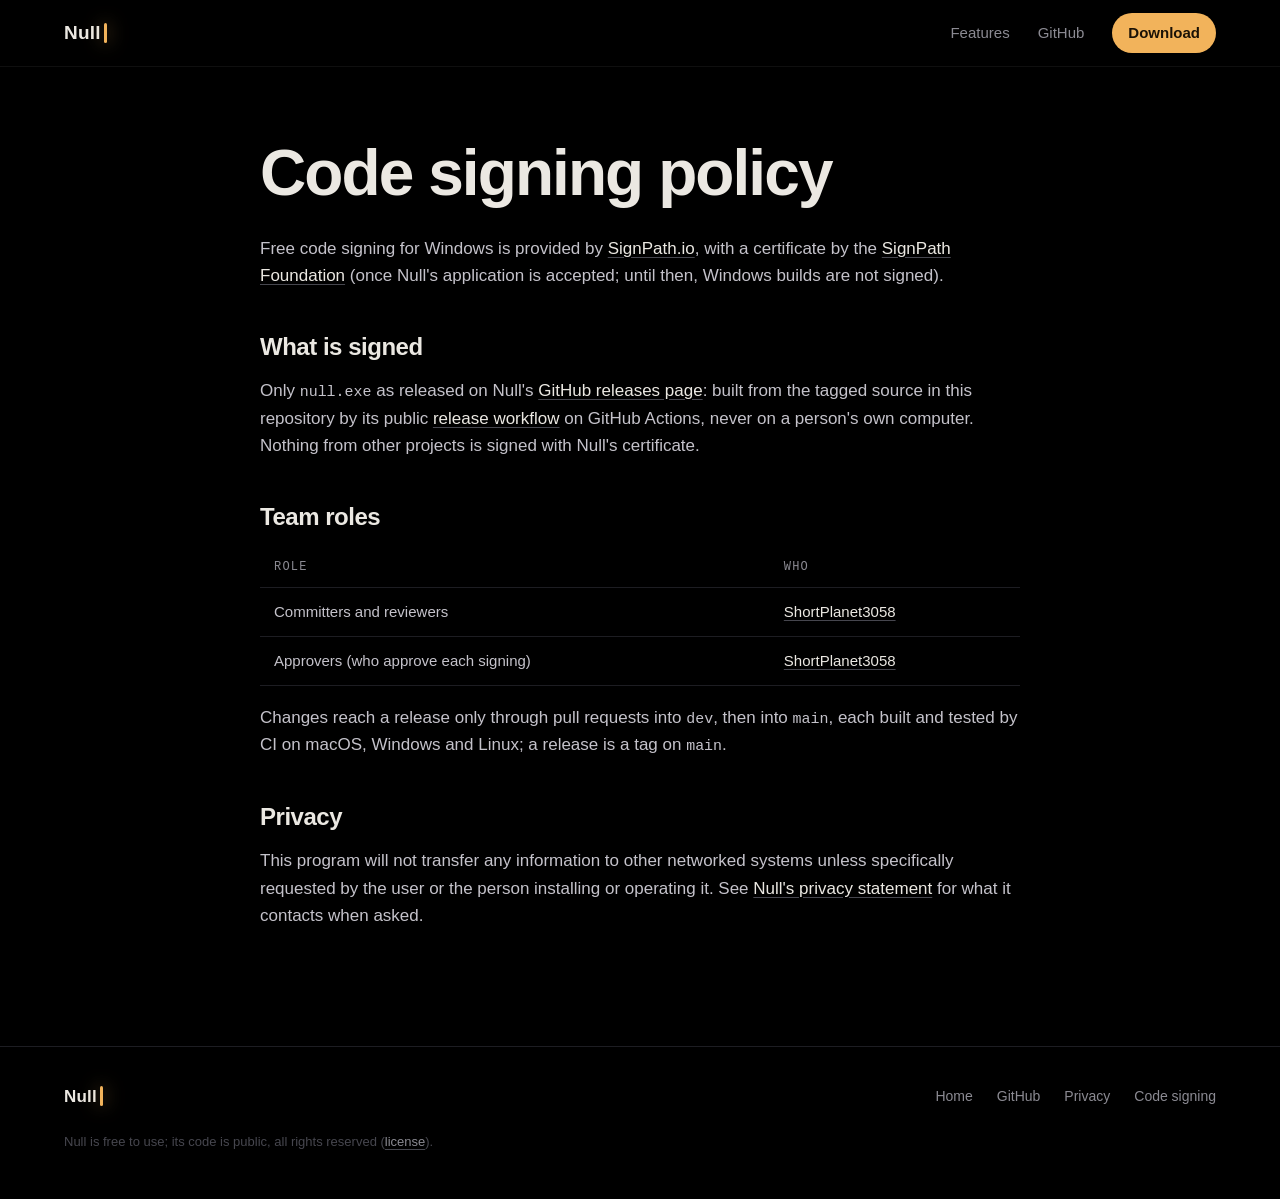
==== commit 2e1a270c: "The first screen: the name, typed, and one word that changes The first screen said too much for a ca" ====
--- a/site/code-signing.html
+++ b/site/code-signing.html
@@ -9,7 +9,7 @@
 </head>
 <body>
   <header class="nav solid">
-    <a class="mark" href="./"><span class="caret"></span>Null</a>
+    <a class="mark" href="./">Null<span class="caret"></span></a>
     <nav><a class="hide-s" href="./#features">Features</a><a class="hide-s" href="https://github.com/ShortPlanet3058/null-ide">GitHub</a><a class="nav-cta" href="./#download">Download</a></nav>
   </header>
   <main class="page">
@@ -42,7 +42,7 @@
   </main>
   <footer class="foot">
     <div class="foot-row">
-      <a class="mark" href="./"><span class="caret"></span>Null</a>
+      <a class="mark" href="./">Null<span class="caret"></span></a>
       <span class="foot-links"><a href="./">Home</a><a href="https://github.com/ShortPlanet3058/null-ide">GitHub</a><a href="privacy.html">Privacy</a><a href="code-signing.html">Code signing</a></span>
     </div>
     <p class="foot-legal">Null is free to use; its code is public, all rights reserved (<a href="https://github.com/ShortPlanet3058/null-ide/blob/main/LICENSE">license</a>).</p>
--- a/site/style.css
+++ b/site/style.css
@@ -57,7 +57,7 @@
 .nav { position: fixed; z-index: 50; top: 0; left: 0; right: 0; display: flex; align-items: center; justify-content: space-between; padding: 20px var(--gutter); border-bottom: 1px solid transparent; transition: transform .5s var(--ease), background .4s, border-color .4s, padding .4s var(--ease); }
 .nav.solid { background: rgba(0, 0, 0, .7); backdrop-filter: blur(20px) saturate(1.5); -webkit-backdrop-filter: blur(20px) saturate(1.5); border-color: rgba(255, 255, 255, .06); padding-top: 13px; padding-bottom: 13px; }
 .nav.away { transform: translateY(-100%); }
-.mark { display: inline-flex; align-items: center; gap: 10px; font-weight: 600; font-size: 19px; text-decoration: none; letter-spacing: .01em; }
+.mark { display: inline-flex; align-items: center; gap: 3px; font-weight: 600; font-size: 19px; text-decoration: none; letter-spacing: .01em; }
 .mark .caret { height: 20px; }
 .nav nav { display: flex; align-items: center; gap: 28px; }
 .nav nav a { color: var(--muted); text-decoration: none; font-size: 15px; }
@@ -79,26 +79,33 @@
 .button .time { font: 500 13px/1 var(--mono); color: var(--muted); margin-left: 2px; }
 .play { display: inline-block; width: 0; height: 0; border-style: solid; border-width: 6px 0 6px 10px; border-color: transparent transparent transparent currentColor; }
 
-/* ---------- the hero ---------- */
-.hero { position: relative; min-height: 100vh; min-height: 100svh; display: flex; align-items: flex-end; overflow: hidden; isolation: isolate; }
-.hero-video { position: absolute; z-index: -2; top: 50%; left: 42%; width: 74vw; max-width: none; aspect-ratio: 16 / 9; object-fit: cover; border-radius: 18px;
-  -webkit-mask-image: linear-gradient(90deg, transparent 0%, #000 30%, #000 80%, transparent 100%), linear-gradient(0deg, transparent 0%, #000 28%);
-  -webkit-mask-composite: source-in; mask-image: linear-gradient(90deg, transparent 0%, #000 30%, #000 80%, transparent 100%), linear-gradient(0deg, transparent 0%, #000 28%); mask-composite: intersect;
-  transform: translateY(calc(-50% + var(--hp, 0) * 18%)) perspective(2400px) rotateY(-10deg) scale(calc(1 + var(--hp, 0) * .06)); transform-origin: left center; opacity: .85;
-  animation: settle 2.4s var(--ease) .2s both; }
-@keyframes settle { from { opacity: 0; filter: blur(16px); translate: 60px 0; } to { opacity: .85; filter: none; translate: 0 0; } }
-.hero-shade { position: absolute; inset: 0; z-index: -1; pointer-events: none; background:
-  radial-gradient(60% 70% at 70% 50%, rgba(242, 179, 91, .07), transparent 70%),
-  linear-gradient(0deg, #000 0%, rgba(0,0,0,0) 30%); }
-.hero-copy { width: 100%; max-width: calc(var(--width) + 2 * var(--gutter)); margin: 0 auto; padding: 140px var(--gutter) clamp(90px, 15vh, 160px); opacity: calc(1 - var(--hp, 0) * 1.6); transform: translateY(calc(var(--hp, 0) * -60px)); }
-.hero h1 { font-size: clamp(46px, 8.4vw, 112px); line-height: .98; letter-spacing: -0.045em; max-width: 12ch; }
-.hero .lead { max-width: 540px; color: var(--soft); }
-.hero-note { margin: 22px 0 0; font: 13px/1.4 var(--mono); color: var(--muted); }
-.rise { animation: rise 1.2s var(--ease) both; animation-delay: calc(.35s + var(--d) * .12s); }
-@keyframes rise { from { opacity: 0; transform: translateY(28px); filter: blur(8px); } to { opacity: 1; transform: none; filter: none; } }
-.scroll-hint { position: absolute; left: 50%; bottom: 28px; width: 22px; height: 36px; margin-left: -11px; border: 1.5px solid rgba(235, 232, 226, .3); border-radius: 12px; opacity: calc(1 - var(--hp, 0) * 4); animation: rise 1s var(--ease) 1.4s both; }
+/* ---------- the first screen: the name, and one word that changes ---------- */
+.hero { position: relative; isolation: isolate; min-height: 100vh; min-height: 100svh; display: flex; flex-direction: column; align-items: center; justify-content: center; padding: 120px var(--gutter) 80px; text-align: center; overflow: hidden; }
+.hero::before { content: ""; position: absolute; z-index: -1; left: 50%; top: 46%; width: min(1100px, 130vw); aspect-ratio: 2 / 1; transform: translate(-50%, -50%); background: radial-gradient(closest-side, rgba(242, 179, 91, .09), transparent); pointer-events: none; animation: breathe 9s ease-in-out infinite; }
+@keyframes breathe { 50% { opacity: .55; transform: translate(-50%, -50%) scale(1.08); } }
+.name { display: inline-flex; align-items: center; gap: .03em; font-size: clamp(112px, 21vw, 300px); line-height: .9; letter-spacing: -0.055em; padding-right: .02em; }
+.name #name-text { min-height: .9em; }
+.name .caret { width: .045em; min-width: 5px; height: .74em; border-radius: .02em; margin-left: .02em; box-shadow: 0 0 40px rgba(242, 179, 91, .6); }
+.tagline { margin: clamp(18px, 3vh, 34px) 0 0; font-size: clamp(22px, 3vw, 36px); font-weight: 500; letter-spacing: -0.02em; color: var(--muted); }
+.word { position: relative; display: inline-flex; align-items: center; color: var(--text); border-radius: 4px; transition: background .2s; }
+.word.sel { background: rgba(242, 179, 91, .3); }
+.word .caret { position: absolute; right: -4px; top: 50%; height: 1.05em; width: 2px; transform: translateY(-50%); }
+.caret.off { opacity: 0; animation: none; }
+.caret.solid { animation: none; opacity: 1; }
+.hero .buttons { justify-content: center; align-items: center; gap: 26px; margin-top: clamp(36px, 6vh, 56px); }
+.text-button { display: inline-flex; align-items: center; gap: 10px; padding: 8px 2px; border: 0; background: none; color: var(--muted); font: 500 16px/1 var(--ui); cursor: pointer; transition: color .3s; }
+.text-button:hover { color: var(--text); }
+.text-button .play { border-width: 5px 0 5px 8px; }
+.systems { margin: 28px 0 0; font: 13px/1.4 var(--mono); letter-spacing: .04em; color: var(--faint); }
+.scroll-hint { position: absolute; left: 50%; bottom: 30px; width: 22px; height: 36px; margin-left: -11px; border: 1.5px solid rgba(235, 232, 226, .28); border-radius: 12px; animation: rise 1s var(--ease) 2.4s both; transition: opacity .5s var(--ease), border-color .3s; }
+.scroll-hint:hover { border-color: rgba(235, 232, 226, .6); }
 .scroll-hint span { position: absolute; left: 50%; top: 7px; width: 2px; height: 7px; margin-left: -1px; border-radius: 1px; background: var(--amber); animation: wheel 2s var(--ease) infinite; }
 @keyframes wheel { 0% { opacity: 0; transform: translateY(0); } 30% { opacity: 1; } 80%, 100% { opacity: 0; transform: translateY(12px); } }
+.scroll-hint.gone { opacity: 0; pointer-events: none; }
+.rise { animation: rise 1.3s var(--ease) both; animation-delay: calc(.2s + var(--d) * .14s); }
+@keyframes rise { from { opacity: 0; transform: translateY(24px); filter: blur(8px); } to { opacity: 1; transform: none; filter: none; } }
+/* One caret blinks on the page at a time: the one that's typing. */
+.mark .caret { animation: none; }
 
 /* ---------- the idea, lit word by word ---------- */
 .idea { max-width: calc(1080px + 2 * var(--gutter)); margin: 0 auto; padding: clamp(110px, 20vh, 220px) var(--gutter); }
@@ -227,8 +234,8 @@
 .modal-close:hover { border-color: var(--amber); transform: rotate(90deg); }
 
 /* ---------- arriving as they come into view ---------- */
-.reveal { opacity: 0; transform: translateY(36px); filter: blur(6px); transition: opacity 1.1s var(--ease), transform 1.1s var(--ease), filter 1.1s var(--ease); }
-.reveal.in { opacity: 1; transform: none; filter: none; }
+.js .reveal { opacity: 0; transform: translateY(36px); filter: blur(6px); transition: opacity 1.1s var(--ease), transform 1.1s var(--ease), filter 1.1s var(--ease); }
+.js .reveal.in { opacity: 1; transform: none; filter: none; }
 
 /* ---------- other pages: privacy, code signing ---------- */
 .page { max-width: calc(760px + 2 * var(--gutter)); margin: 0 auto; padding: 140px var(--gutter) 40px; }
@@ -253,15 +260,12 @@
   .ai-media { order: -1; }
   .ai-glow { width: 100%; right: 0; top: 30%; }
   .platforms { grid-template-columns: 1fr; }
-  .hero { align-items: flex-end; }
-  .hero-video { left: 6%; top: 28%; width: 140vw; opacity: .7; transform: translateY(-50%) perspective(2400px) rotateY(-10deg); }
-  .hero-shade { background: linear-gradient(0deg, #000 0%, rgba(0,0,0,.85) 50%, rgba(0,0,0,.2) 100%); }
 }
 @media (max-width: 640px) {
   body { font-size: 16px; }
   .nav nav { gap: 18px; }
   .nav .hide-s { display: none; }
-  .hero-copy { padding-bottom: 96px; }
+  .hero .buttons { flex-direction: column; gap: 14px; }
   .buttons { margin-top: 28px; }
   .button { padding: 14px 20px; }
   .ln { width: 44px; padding-right: 14px; }
@@ -274,8 +278,7 @@
 
 @media (prefers-reduced-motion: reduce) {
   *, *::before, *::after { animation-duration: .01ms !important; animation-iteration-count: 1 !important; transition-duration: .01ms !important; scroll-behavior: auto !important; }
-  .reveal { opacity: 1; transform: none; filter: none; }
-  .hero-copy { transform: none; opacity: 1; }
+  .js .reveal { opacity: 1; transform: none; filter: none; }
 }
 .page table { width: 100%; border-collapse: collapse; margin: 18px 0; font-size: 15px; }
 .page th, .page td { text-align: left; padding: 12px 14px; border-bottom: 1px solid var(--line); }
